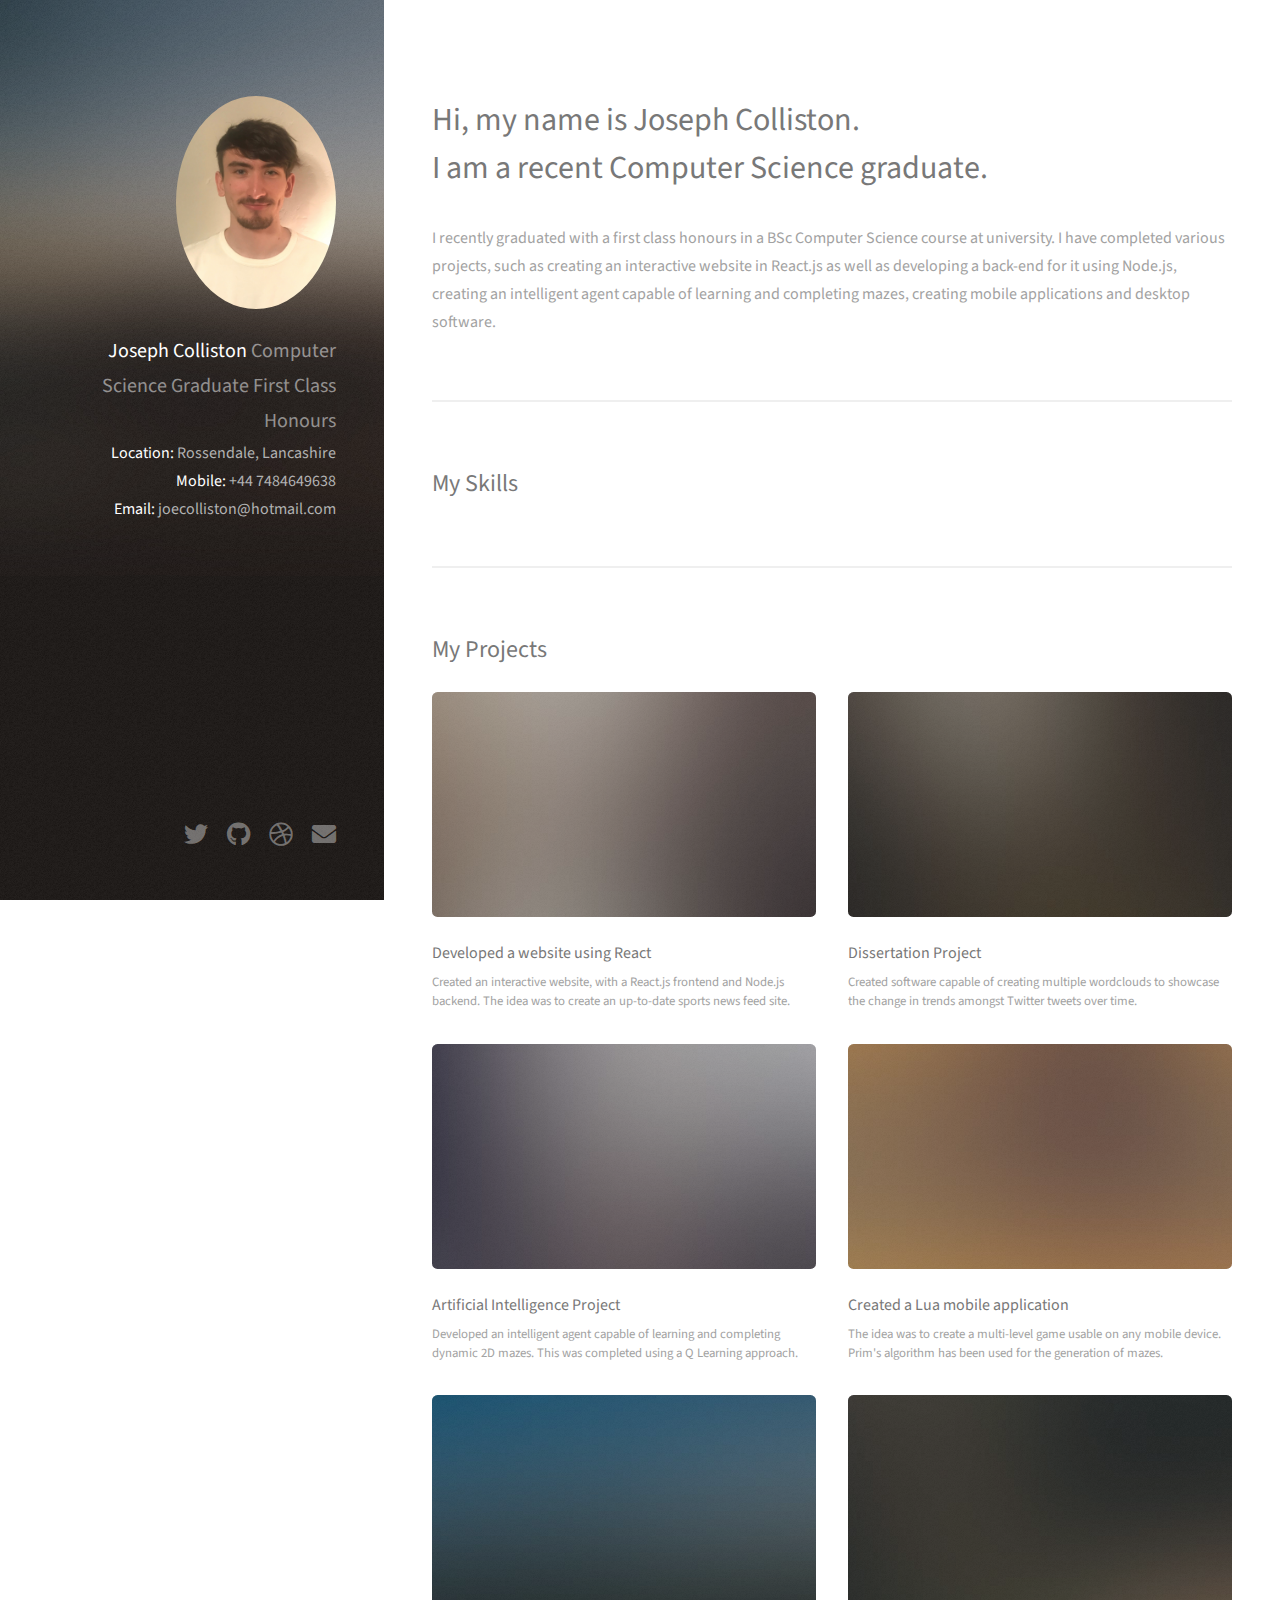
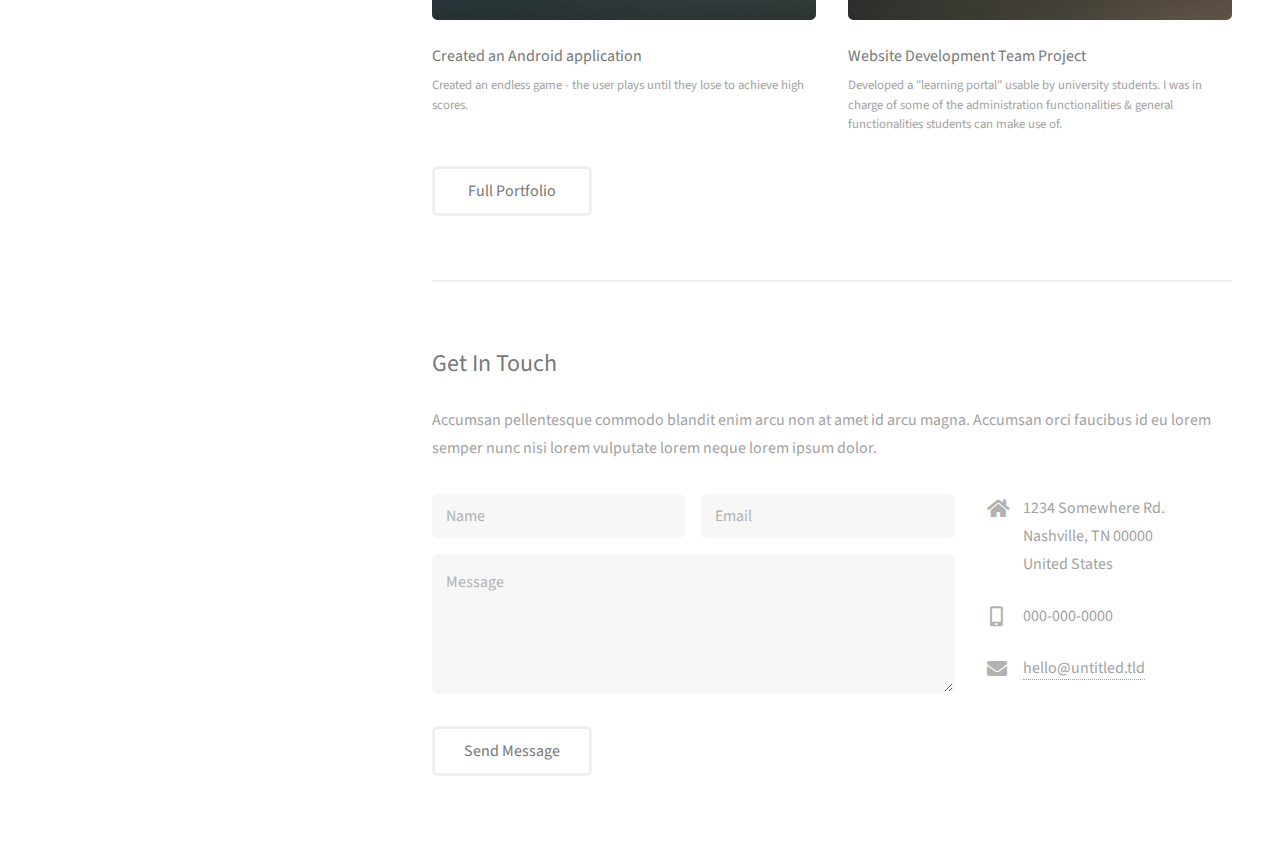
==== index.html @ 57c3fbce "Update index.html" ====
<!DOCTYPE HTML>
<!--
	Strata by HTML5 UP
	html5up.net | @ajlkn
	Free for personal and commercial use under the CCA 3.0 license (html5up.net/license)
-->
<html>
	<head>
		<meta charset="utf-8" />
		<title>Joseph Colliston | Portfolio</title>
		<meta name="viewport" content="width=device-width, initial-scale=1, user-scalable=no" />
		<link rel="stylesheet" href="assets/css/main.css" />
	</head>
	<body class="is-preload">

		<!-- Header -->
			<header id="header">
				<div class="inner">
					<a href="#" class="image avatar"><img src="images/me.jpg" alt="" /></a>
					<h1><strong>Joseph Colliston</strong><br />
                    Computer Science Graduate<br />
                    First Class Honours</h1>
					<p><strong>Location: </strong>Rossendale, Lancashire<br />
					<strong>Mobile: </strong>+44 7484649638<br />
					<strong>Email: </strong>joecolliston@hotmail.com</p>
				</div>
			</header>

		<!-- Main -->
			<div id="main">


				<!-- One -->
					<section id="one">
						<header class="major">
							<h2>Hi, my name is Joseph Colliston.<br />
							I am a recent Computer Science graduate.</h2>
						</header>
						<p>I recently graduated with a first class honours in a BSc Computer Science course at university. I have completed various projects, such as creating an interactive website in React.js as well as developing a back-end for it using Node.js, creating an intelligent agent capable of learning and completing mazes, creating mobile applications and desktop software.</p>
					</section>

				<!-- Two -->
					<section id="two">
						<h2>My Skills</h2>
					</section>

				<!-- Three -->
					<section id="three">
						<h2>My Projects</h2>
						<div class="row">
							<article class="col-6 col-12-xsmall work-item">
								<a href="images/fulls/01.jpg" class="image fit thumb"><img src="images/thumbs/01.jpg" alt="" /></a>
								<h3>Developed a website using React</h3>
								<p>Created an interactive website, with a React.js frontend and Node.js backend. The idea was to create an up-to-date sports news feed site.</p>
							</article>
							<article class="col-6 col-12-xsmall work-item">
								<a href="images/fulls/02.jpg" class="image fit thumb"><img src="images/thumbs/02.jpg" alt="" /></a>
								<h3>Dissertation Project</h3>
								<p>Created software capable of creating multiple wordclouds to showcase the change in trends amongst Twitter tweets over time.</p>
							</article>
							<article class="col-6 col-12-xsmall work-item">
								<a href="images/fulls/03.jpg" class="image fit thumb"><img src="images/thumbs/03.jpg" alt="" /></a>
								<h3>Artificial Intelligence Project</h3>
								<p>Developed an intelligent agent capable of learning and completing dynamic 2D mazes. This was completed using a Q Learning approach.</p>
							</article>
							<article class="col-6 col-12-xsmall work-item">
								<a href="images/fulls/04.jpg" class="image fit thumb"><img src="images/thumbs/04.jpg" alt="" /></a>
								<h3>Created a Lua mobile application</h3>
								<p>The idea was to create a multi-level game usable on any mobile device. Prim's algorithm has been used for the generation of mazes.</p>
							</article>
							<article class="col-6 col-12-xsmall work-item">
								<a href="images/fulls/05.jpg" class="image fit thumb"><img src="images/thumbs/05.jpg" alt="" /></a>
								<h3>Created an Android application</h3>
								<p>Created an endless game - the user plays until they lose to achieve high scores.</p>
							</article>
							<article class="col-6 col-12-xsmall work-item">
								<a href="images/fulls/06.jpg" class="image fit thumb"><img src="images/thumbs/06.jpg" alt="" /></a>
								<h3>Website Development Team Project</h3>
								<p>Developed a "learning portal" usable by university students. I was in charge of some of the administration functionalities & general functionalities students can make use of.</p>
							</article>
						</div>
						<ul class="actions">
							<li><a href="#" class="button">Full Portfolio</a></li>
						</ul>
					</section>

				<!-- Four -->
					<section id="four">
						<h2>Get In Touch</h2>
						<p>Accumsan pellentesque commodo blandit enim arcu non at amet id arcu magna. Accumsan orci faucibus id eu lorem semper nunc nisi lorem vulputate lorem neque lorem ipsum dolor.</p>
						<div class="row">
							<div class="col-8 col-12-small">
								<form method="post" action="#">
									<div class="row gtr-uniform gtr-50">
										<div class="col-6 col-12-xsmall"><input type="text" name="name" id="name" placeholder="Name" /></div>
										<div class="col-6 col-12-xsmall"><input type="email" name="email" id="email" placeholder="Email" /></div>
										<div class="col-12"><textarea name="message" id="message" placeholder="Message" rows="4"></textarea></div>
									</div>
								</form>
								<ul class="actions">
									<li><input type="submit" value="Send Message" /></li>
								</ul>
							</div>
							<div class="col-4 col-12-small">
								<ul class="labeled-icons">
									<li>
										<h3 class="icon solid fa-home"><span class="label">Address</span></h3>
										1234 Somewhere Rd.<br />
										Nashville, TN 00000<br />
										United States
									</li>
									<li>
										<h3 class="icon solid fa-mobile-alt"><span class="label">Phone</span></h3>
										000-000-0000
									</li>
									<li>
										<h3 class="icon solid fa-envelope"><span class="label">Email</span></h3>
										<a href="#">hello@untitled.tld</a>
									</li>
								</ul>
							</div>
						</div>
					</section>

			</div>

		<!-- Footer -->
			<footer id="footer">
				<div class="inner">
					<ul class="icons">
						<li><a href="#" class="icon brands fa-twitter"><span class="label">Twitter</span></a></li>
						<li><a href="#" class="icon brands fa-github"><span class="label">Github</span></a></li>
						<li><a href="#" class="icon brands fa-dribbble"><span class="label">Dribbble</span></a></li>
						<li><a href="#" class="icon solid fa-envelope"><span class="label">Email</span></a></li>
					</ul>
				</div>
			</footer>

		<!-- Scripts -->
			<script src="assets/js/jquery.min.js"></script>
			<script src="assets/js/jquery.poptrox.min.js"></script>
			<script src="assets/js/browser.min.js"></script>
			<script src="assets/js/breakpoints.min.js"></script>
			<script src="assets/js/util.js"></script>
			<script src="assets/js/main.js"></script>

	</body>
</html>
---- assets/css/main.css ----
@import url("fontawesome-all.min.css");
@import url("https://fonts.googleapis.com/css?family=Source+Sans+Pro:400,400italic");

/*
	Strata by HTML5 UP
	html5up.net | @ajlkn
	Free for personal and commercial use under the CCA 3.0 license (html5up.net/license)
*/

html, body, div, span, applet, object,
iframe, h1, h2, h3, h4, h5, h6, p, blockquote,
pre, a, abbr, acronym, address, big, cite,
code, del, dfn, em, img, ins, kbd, q, s, samp,
small, strike, strong, sub, sup, tt, var, b,
u, i, center, dl, dt, dd, ol, ul, li, fieldset,
form, label, legend, table, caption, tbody,
tfoot, thead, tr, th, td, article, aside,
canvas, details, embed, figure, figcaption,
footer, header, hgroup, menu, nav, output, ruby,
section, summary, time, mark, audio, video {
	margin: 0;
	padding: 0;
	border: 0;
	font-size: 100%;
	font: inherit;
	vertical-align: baseline;}

article, aside, details, figcaption, figure,
footer, header, hgroup, menu, nav, section {
	display: block;}

body {
	line-height: 1;
}

ol, ul {
	list-style: none;
}

blockquote, q {
	quotes: none;
}

	blockquote:before, blockquote:after, q:before, q:after {
		content: '';
		content: none;
	}

table {
	border-collapse: collapse;
	border-spacing: 0;
}

body {
	-webkit-text-size-adjust: none;
}

mark {
	background-color: transparent;
	color: inherit;
}

input::-moz-focus-inner {
	border: 0;
	padding: 0;
}

input, select, textarea {
	-moz-appearance: none;
	-webkit-appearance: none;
	-ms-appearance: none;
	appearance: none;
}

/* Basic */

	html {
		box-sizing: border-box;
	}

	*, *:before, *:after {
		box-sizing: inherit;
	}

	body {
		background: #fff;
	}

		body.is-preload *, body.is-preload *:before, body.is-preload *:after {
			-moz-animation: none !important;
			-webkit-animation: none !important;
			-ms-animation: none !important;
			animation: none !important;
			-moz-transition: none !important;
			-webkit-transition: none !important;
			-ms-transition: none !important;
			transition: none !important;
		}

	body, input, select, textarea {
		color: #a2a2a2;
		font-family: "Source Sans Pro", Helvetica, sans-serif;
		font-size: 16pt;
		font-weight: 400;
		line-height: 1.75em;
	}

	a {
		-moz-transition: color 0.2s ease-in-out, border-color 0.2s ease-in-out;
		-webkit-transition: color 0.2s ease-in-out, border-color 0.2s ease-in-out;
		-ms-transition: color 0.2s ease-in-out, border-color 0.2s ease-in-out;
		transition: color 0.2s ease-in-out, border-color 0.2s ease-in-out;
		border-bottom: dotted 1px;
		color: #49bf9d;
		text-decoration: none;
	}

		a:hover {
			border-bottom-color: transparent;
			color: #49bf9d !important;
			text-decoration: none;
		}

	strong, b {
		color: #787878;
		font-weight: 400;
	}

	em, i {
		font-style: italic;
	}

	p {
		margin: 0 0 2em 0;
	}

	h1, h2, h3, h4, h5, h6 {
		color: #787878;
		font-weight: 400;
		line-height: 1em;
		margin: 0 0 1em 0;
	}

		h1 a, h2 a, h3 a, h4 a, h5 a, h6 a {
			color: inherit;
			text-decoration: none;
		}

	h1 {
		font-size: 2em;
		line-height: 1.5em;
	}

	h2 {
		font-size: 1.5em;
		line-height: 1.5em;
	}

	h3 {
		font-size: 1.25em;
		line-height: 1.5em;
	}

	h4 {
		font-size: 1.1em;
		line-height: 1.5em;
	}

	h5 {
		font-size: 0.9em;
		line-height: 1.5em;
	}

	h6 {
		font-size: 0.7em;
		line-height: 1.5em;
	}

	sub {
		font-size: 0.8em;
		position: relative;
		top: 0.5em;
	}

	sup {
		font-size: 0.8em;
		position: relative;
		top: -0.5em;
	}

	hr {
		border: 0;
		border-bottom: solid 2px #efefef;
		margin: 2em 0;
	}

		hr.major {
			margin: 3em 0;
		}

	blockquote {
		border-left: solid 6px #efefef;
		font-style: italic;
		margin: 0 0 2em 0;
		padding: 0.5em 0 0.5em 1.5em;
	}

	code {
		background: #f7f7f7;
		border-radius: 0.35em;
		border: solid 2px #efefef;
		font-family: "Courier New", monospace;
		font-size: 0.9em;
		margin: 0 0.25em;
		padding: 0.25em 0.65em;
	}

	pre {
		-webkit-overflow-scrolling: touch;
		font-family: "Courier New", monospace;
		font-size: 0.9em;
		margin: 0 0 2em 0;
	}

		pre code {
			display: block;
			line-height: 1.75em;
			padding: 1em 1.5em;
			overflow-x: auto;
		}

	.align-left {
		text-align: left;
	}

	.align-center {
		text-align: center;
	}

	.align-right {
		text-align: right;
	}

/* Container */

	.container {
		margin: 0 auto;
		max-width: calc(100% - 4em);
		width: 100%;
	}

		.container.xsmall {
			width: 25%;
		}

		.container.small {
			width: 50%;
		}

		.container.medium {
			width: 75%;
		}

		.container.large {
			width: 125%;
		}

		.container.xlarge {
			width: 150%;
		}

		.container.max {
			width: 100%;
		}

		@media screen and (max-width: 980px) {

			.container {
				width: 100% !important;
				max-width: 100% !important;
			}

		}

		@media screen and (max-width: 480px) {

			.container {
				max-width: calc(100% - 3em);
			}

		}

/* Row */

	.row {
		display: flex;
		flex-wrap: wrap;
		box-sizing: border-box;
		align-items: stretch;
	}

		.row > * {
			box-sizing: border-box;
		}

		.row.gtr-uniform > * > :last-child {
			margin-bottom: 0;
		}

		.row.aln-left {
			justify-content: flex-start;
		}

		.row.aln-center {
			justify-content: center;
		}

		.row.aln-right {
			justify-content: flex-end;
		}

		.row.aln-top {
			align-items: flex-start;
		}

		.row.aln-middle {
			align-items: center;
		}

		.row.aln-bottom {
			align-items: flex-end;
		}

		.row > .imp {
			order: -1;
		}

		.row > .col-1 {
			width: 8.33333%;
		}

		.row > .off-1 {
			margin-left: 8.33333%;
		}

		.row > .col-2 {
			width: 16.66667%;
		}

		.row > .off-2 {
			margin-left: 16.66667%;
		}

		.row > .col-3 {
			width: 25%;
		}

		.row > .off-3 {
			margin-left: 25%;
		}

		.row > .col-4 {
			width: 33.33333%;
		}

		.row > .off-4 {
			margin-left: 33.33333%;
		}

		.row > .col-5 {
			width: 41.66667%;
		}

		.row > .off-5 {
			margin-left: 41.66667%;
		}

		.row > .col-6 {
			width: 50%;
		}

		.row > .off-6 {
			margin-left: 50%;
		}

		.row > .col-7 {
			width: 58.33333%;
		}

		.row > .off-7 {
			margin-left: 58.33333%;
		}

		.row > .col-8 {
			width: 66.66667%;
		}

		.row > .off-8 {
			margin-left: 66.66667%;
		}

		.row > .col-9 {
			width: 75%;
		}

		.row > .off-9 {
			margin-left: 75%;
		}

		.row > .col-10 {
			width: 83.33333%;
		}

		.row > .off-10 {
			margin-left: 83.33333%;
		}

		.row > .col-11 {
			width: 91.66667%;
		}

		.row > .off-11 {
			margin-left: 91.66667%;
		}

		.row > .col-12 {
			width: 100%;
		}

		.row > .off-12 {
			margin-left: 100%;
		}

		.row.gtr-0 {
			margin-top: 0;
			margin-left: 0em;
		}

			.row.gtr-0 > * {
				padding: 0 0 0 0em;
			}

			.row.gtr-0.gtr-uniform {
				margin-top: 0em;
			}

				.row.gtr-0.gtr-uniform > * {
					padding-top: 0em;
				}

		.row.gtr-25 {
			margin-top: 0;
			margin-left: -0.625em;
		}

			.row.gtr-25 > * {
				padding: 0 0 0 0.625em;
			}

			.row.gtr-25.gtr-uniform {
				margin-top: -0.625em;
			}

				.row.gtr-25.gtr-uniform > * {
					padding-top: 0.625em;
				}

		.row.gtr-50 {
			margin-top: 0;
			margin-left: -1.25em;
		}

			.row.gtr-50 > * {
				padding: 0 0 0 1.25em;
			}

			.row.gtr-50.gtr-uniform {
				margin-top: -1.25em;
			}

				.row.gtr-50.gtr-uniform > * {
					padding-top: 1.25em;
				}

		.row {
			margin-top: 0;
			margin-left: -2.5em;
		}

			.row > * {
				padding: 0 0 0 2.5em;
			}

			.row.gtr-uniform {
				margin-top: -2.5em;
			}

				.row.gtr-uniform > * {
					padding-top: 2.5em;
				}

		.row.gtr-150 {
			margin-top: 0;
			margin-left: -3.75em;
		}

			.row.gtr-150 > * {
				padding: 0 0 0 3.75em;
			}

			.row.gtr-150.gtr-uniform {
				margin-top: -3.75em;
			}

				.row.gtr-150.gtr-uniform > * {
					padding-top: 3.75em;
				}

		.row.gtr-200 {
			margin-top: 0;
			margin-left: -5em;
		}

			.row.gtr-200 > * {
				padding: 0 0 0 5em;
			}

			.row.gtr-200.gtr-uniform {
				margin-top: -5em;
			}

				.row.gtr-200.gtr-uniform > * {
					padding-top: 5em;
				}

		@media screen and (max-width: 1800px) {

			.row {
				display: flex;
				flex-wrap: wrap;
				box-sizing: border-box;
				align-items: stretch;
			}

				.row > * {
					box-sizing: border-box;
				}

				.row.gtr-uniform > * > :last-child {
					margin-bottom: 0;
				}

				.row.aln-left {
					justify-content: flex-start;
				}

				.row.aln-center {
					justify-content: center;
				}

				.row.aln-right {
					justify-content: flex-end;
				}

				.row.aln-top {
					align-items: flex-start;
				}

				.row.aln-middle {
					align-items: center;
				}

				.row.aln-bottom {
					align-items: flex-end;
				}

				.row > .imp-xlarge {
					order: -1;
				}

				.row > .col-1-xlarge {
					width: 8.33333%;
				}

				.row > .off-1-xlarge {
					margin-left: 8.33333%;
				}

				.row > .col-2-xlarge {
					width: 16.66667%;
				}

				.row > .off-2-xlarge {
					margin-left: 16.66667%;
				}

				.row > .col-3-xlarge {
					width: 25%;
				}

				.row > .off-3-xlarge {
					margin-left: 25%;
				}

				.row > .col-4-xlarge {
					width: 33.33333%;
				}

				.row > .off-4-xlarge {
					margin-left: 33.33333%;
				}

				.row > .col-5-xlarge {
					width: 41.66667%;
				}

				.row > .off-5-xlarge {
					margin-left: 41.66667%;
				}

				.row > .col-6-xlarge {
					width: 50%;
				}

				.row > .off-6-xlarge {
					margin-left: 50%;
				}

				.row > .col-7-xlarge {
					width: 58.33333%;
				}

				.row > .off-7-xlarge {
					margin-left: 58.33333%;
				}

				.row > .col-8-xlarge {
					width: 66.66667%;
				}

				.row > .off-8-xlarge {
					margin-left: 66.66667%;
				}

				.row > .col-9-xlarge {
					width: 75%;
				}

				.row > .off-9-xlarge {
					margin-left: 75%;
				}

				.row > .col-10-xlarge {
					width: 83.33333%;
				}

				.row > .off-10-xlarge {
					margin-left: 83.33333%;
				}

				.row > .col-11-xlarge {
					width: 91.66667%;
				}

				.row > .off-11-xlarge {
					margin-left: 91.66667%;
				}

				.row > .col-12-xlarge {
					width: 100%;
				}

				.row > .off-12-xlarge {
					margin-left: 100%;
				}

				.row.gtr-0 {
					margin-top: 0;
					margin-left: 0em;
				}

					.row.gtr-0 > * {
						padding: 0 0 0 0em;
					}

					.row.gtr-0.gtr-uniform {
						margin-top: 0em;
					}

						.row.gtr-0.gtr-uniform > * {
							padding-top: 0em;
						}

				.row.gtr-25 {
					margin-top: 0;
					margin-left: -0.625em;
				}

					.row.gtr-25 > * {
						padding: 0 0 0 0.625em;
					}

					.row.gtr-25.gtr-uniform {
						margin-top: -0.625em;
					}

						.row.gtr-25.gtr-uniform > * {
							padding-top: 0.625em;
						}

				.row.gtr-50 {
					margin-top: 0;
					margin-left: -1.25em;
				}

					.row.gtr-50 > * {
						padding: 0 0 0 1.25em;
					}

					.row.gtr-50.gtr-uniform {
						margin-top: -1.25em;
					}

						.row.gtr-50.gtr-uniform > * {
							padding-top: 1.25em;
						}

				.row {
					margin-top: 0;
					margin-left: -2.5em;
				}

					.row > * {
						padding: 0 0 0 2.5em;
					}

					.row.gtr-uniform {
						margin-top: -2.5em;
					}

						.row.gtr-uniform > * {
							padding-top: 2.5em;
						}

				.row.gtr-150 {
					margin-top: 0;
					margin-left: -3.75em;
				}

					.row.gtr-150 > * {
						padding: 0 0 0 3.75em;
					}

					.row.gtr-150.gtr-uniform {
						margin-top: -3.75em;
					}

						.row.gtr-150.gtr-uniform > * {
							padding-top: 3.75em;
						}

				.row.gtr-200 {
					margin-top: 0;
					margin-left: -5em;
				}

					.row.gtr-200 > * {
						padding: 0 0 0 5em;
					}

					.row.gtr-200.gtr-uniform {
						margin-top: -5em;
					}

						.row.gtr-200.gtr-uniform > * {
							padding-top: 5em;
						}

		}

		@media screen and (max-width: 1280px) {

			.row {
				display: flex;
				flex-wrap: wrap;
				box-sizing: border-box;
				align-items: stretch;
			}

				.row > * {
					box-sizing: border-box;
				}

				.row.gtr-uniform > * > :last-child {
					margin-bottom: 0;
				}

				.row.aln-left {
					justify-content: flex-start;
				}

				.row.aln-center {
					justify-content: center;
				}

				.row.aln-right {
					justify-content: flex-end;
				}

				.row.aln-top {
					align-items: flex-start;
				}

				.row.aln-middle {
					align-items: center;
				}

				.row.aln-bottom {
					align-items: flex-end;
				}

				.row > .imp-large {
					order: -1;
				}

				.row > .col-1-large {
					width: 8.33333%;
				}

				.row > .off-1-large {
					margin-left: 8.33333%;
				}

				.row > .col-2-large {
					width: 16.66667%;
				}

				.row > .off-2-large {
					margin-left: 16.66667%;
				}

				.row > .col-3-large {
					width: 25%;
				}

				.row > .off-3-large {
					margin-left: 25%;
				}

				.row > .col-4-large {
					width: 33.33333%;
				}

				.row > .off-4-large {
					margin-left: 33.33333%;
				}

				.row > .col-5-large {
					width: 41.66667%;
				}

				.row > .off-5-large {
					margin-left: 41.66667%;
				}

				.row > .col-6-large {
					width: 50%;
				}

				.row > .off-6-large {
					margin-left: 50%;
				}

				.row > .col-7-large {
					width: 58.33333%;
				}

				.row > .off-7-large {
					margin-left: 58.33333%;
				}

				.row > .col-8-large {
					width: 66.66667%;
				}

				.row > .off-8-large {
					margin-left: 66.66667%;
				}

				.row > .col-9-large {
					width: 75%;
				}

				.row > .off-9-large {
					margin-left: 75%;
				}

				.row > .col-10-large {
					width: 83.33333%;
				}

				.row > .off-10-large {
					margin-left: 83.33333%;
				}

				.row > .col-11-large {
					width: 91.66667%;
				}

				.row > .off-11-large {
					margin-left: 91.66667%;
				}

				.row > .col-12-large {
					width: 100%;
				}

				.row > .off-12-large {
					margin-left: 100%;
				}

				.row.gtr-0 {
					margin-top: 0;
					margin-left: 0em;
				}

					.row.gtr-0 > * {
						padding: 0 0 0 0em;
					}

					.row.gtr-0.gtr-uniform {
						margin-top: 0em;
					}

						.row.gtr-0.gtr-uniform > * {
							padding-top: 0em;
						}

				.row.gtr-25 {
					margin-top: 0;
					margin-left: -0.5em;
				}

					.row.gtr-25 > * {
						padding: 0 0 0 0.5em;
					}

					.row.gtr-25.gtr-uniform {
						margin-top: -0.5em;
					}

						.row.gtr-25.gtr-uniform > * {
							padding-top: 0.5em;
						}

				.row.gtr-50 {
					margin-top: 0;
					margin-left: -1em;
				}

					.row.gtr-50 > * {
						padding: 0 0 0 1em;
					}

					.row.gtr-50.gtr-uniform {
						margin-top: -1em;
					}

						.row.gtr-50.gtr-uniform > * {
							padding-top: 1em;
						}

				.row {
					margin-top: 0;
					margin-left: -2em;
				}

					.row > * {
						padding: 0 0 0 2em;
					}

					.row.gtr-uniform {
						margin-top: -2em;
					}

						.row.gtr-uniform > * {
							padding-top: 2em;
						}

				.row.gtr-150 {
					margin-top: 0;
					margin-left: -3em;
				}

					.row.gtr-150 > * {
						padding: 0 0 0 3em;
					}

					.row.gtr-150.gtr-uniform {
						margin-top: -3em;
					}

						.row.gtr-150.gtr-uniform > * {
							padding-top: 3em;
						}

				.row.gtr-200 {
					margin-top: 0;
					margin-left: -4em;
				}

					.row.gtr-200 > * {
						padding: 0 0 0 4em;
					}

					.row.gtr-200.gtr-uniform {
						margin-top: -4em;
					}

						.row.gtr-200.gtr-uniform > * {
							padding-top: 4em;
						}

		}

		@media screen and (max-width: 980px) {

			.row {
				display: flex;
				flex-wrap: wrap;
				box-sizing: border-box;
				align-items: stretch;
			}

				.row > * {
					box-sizing: border-box;
				}

				.row.gtr-uniform > * > :last-child {
					margin-bottom: 0;
				}

				.row.aln-left {
					justify-content: flex-start;
				}

				.row.aln-center {
					justify-content: center;
				}

				.row.aln-right {
					justify-content: flex-end;
				}

				.row.aln-top {
					align-items: flex-start;
				}

				.row.aln-middle {
					align-items: center;
				}

				.row.aln-bottom {
					align-items: flex-end;
				}

				.row > .imp-medium {
					order: -1;
				}

				.row > .col-1-medium {
					width: 8.33333%;
				}

				.row > .off-1-medium {
					margin-left: 8.33333%;
				}

				.row > .col-2-medium {
					width: 16.66667%;
				}

				.row > .off-2-medium {
					margin-left: 16.66667%;
				}

				.row > .col-3-medium {
					width: 25%;
				}

				.row > .off-3-medium {
					margin-left: 25%;
				}

				.row > .col-4-medium {
					width: 33.33333%;
				}

				.row > .off-4-medium {
					margin-left: 33.33333%;
				}

				.row > .col-5-medium {
					width: 41.66667%;
				}

				.row > .off-5-medium {
					margin-left: 41.66667%;
				}

				.row > .col-6-medium {
					width: 50%;
				}

				.row > .off-6-medium {
					margin-left: 50%;
				}

				.row > .col-7-medium {
					width: 58.33333%;
				}

				.row > .off-7-medium {
					margin-left: 58.33333%;
				}

				.row > .col-8-medium {
					width: 66.66667%;
				}

				.row > .off-8-medium {
					margin-left: 66.66667%;
				}

				.row > .col-9-medium {
					width: 75%;
				}

				.row > .off-9-medium {
					margin-left: 75%;
				}

				.row > .col-10-medium {
					width: 83.33333%;
				}

				.row > .off-10-medium {
					margin-left: 83.33333%;
				}

				.row > .col-11-medium {
					width: 91.66667%;
				}

				.row > .off-11-medium {
					margin-left: 91.66667%;
				}

				.row > .col-12-medium {
					width: 100%;
				}

				.row > .off-12-medium {
					margin-left: 100%;
				}

				.row.gtr-0 {
					margin-top: 0;
					margin-left: 0em;
				}

					.row.gtr-0 > * {
						padding: 0 0 0 0em;
					}

					.row.gtr-0.gtr-uniform {
						margin-top: 0em;
					}

						.row.gtr-0.gtr-uniform > * {
							padding-top: 0em;
						}

				.row.gtr-25 {
					margin-top: 0;
					margin-left: -0.5em;
				}

					.row.gtr-25 > * {
						padding: 0 0 0 0.5em;
					}

					.row.gtr-25.gtr-uniform {
						margin-top: -0.5em;
					}

						.row.gtr-25.gtr-uniform > * {
							padding-top: 0.5em;
						}

				.row.gtr-50 {
					margin-top: 0;
					margin-left: -1em;
				}

					.row.gtr-50 > * {
						padding: 0 0 0 1em;
					}

					.row.gtr-50.gtr-uniform {
						margin-top: -1em;
					}

						.row.gtr-50.gtr-uniform > * {
							padding-top: 1em;
						}

				.row {
					margin-top: 0;
					margin-left: -2em;
				}

					.row > * {
						padding: 0 0 0 2em;
					}

					.row.gtr-uniform {
						margin-top: -2em;
					}

						.row.gtr-uniform > * {
							padding-top: 2em;
						}

				.row.gtr-150 {
					margin-top: 0;
					margin-left: -3em;
				}

					.row.gtr-150 > * {
						padding: 0 0 0 3em;
					}

					.row.gtr-150.gtr-uniform {
						margin-top: -3em;
					}

						.row.gtr-150.gtr-uniform > * {
							padding-top: 3em;
						}

				.row.gtr-200 {
					margin-top: 0;
					margin-left: -4em;
				}

					.row.gtr-200 > * {
						padding: 0 0 0 4em;
					}

					.row.gtr-200.gtr-uniform {
						margin-top: -4em;
					}

						.row.gtr-200.gtr-uniform > * {
							padding-top: 4em;
						}

		}

		@media screen and (max-width: 736px) {

			.row {
				display: flex;
				flex-wrap: wrap;
				box-sizing: border-box;
				align-items: stretch;
			}

				.row > * {
					box-sizing: border-box;
				}

				.row.gtr-uniform > * > :last-child {
					margin-bottom: 0;
				}

				.row.aln-left {
					justify-content: flex-start;
				}

				.row.aln-center {
					justify-content: center;
				}

				.row.aln-right {
					justify-content: flex-end;
				}

				.row.aln-top {
					align-items: flex-start;
				}

				.row.aln-middle {
					align-items: center;
				}

				.row.aln-bottom {
					align-items: flex-end;
				}

				.row > .imp-small {
					order: -1;
				}

				.row > .col-1-small {
					width: 8.33333%;
				}

				.row > .off-1-small {
					margin-left: 8.33333%;
				}

				.row > .col-2-small {
					width: 16.66667%;
				}

				.row > .off-2-small {
					margin-left: 16.66667%;
				}

				.row > .col-3-small {
					width: 25%;
				}

				.row > .off-3-small {
					margin-left: 25%;
				}

				.row > .col-4-small {
					width: 33.33333%;
				}

				.row > .off-4-small {
					margin-left: 33.33333%;
				}

				.row > .col-5-small {
					width: 41.66667%;
				}

				.row > .off-5-small {
					margin-left: 41.66667%;
				}

				.row > .col-6-small {
					width: 50%;
				}

				.row > .off-6-small {
					margin-left: 50%;
				}

				.row > .col-7-small {
					width: 58.33333%;
				}

				.row > .off-7-small {
					margin-left: 58.33333%;
				}

				.row > .col-8-small {
					width: 66.66667%;
				}

				.row > .off-8-small {
					margin-left: 66.66667%;
				}

				.row > .col-9-small {
					width: 75%;
				}

				.row > .off-9-small {
					margin-left: 75%;
				}

				.row > .col-10-small {
					width: 83.33333%;
				}

				.row > .off-10-small {
					margin-left: 83.33333%;
				}

				.row > .col-11-small {
					width: 91.66667%;
				}

				.row > .off-11-small {
					margin-left: 91.66667%;
				}

				.row > .col-12-small {
					width: 100%;
				}

				.row > .off-12-small {
					margin-left: 100%;
				}

				.row.gtr-0 {
					margin-top: 0;
					margin-left: 0em;
				}

					.row.gtr-0 > * {
						padding: 0 0 0 0em;
					}

					.row.gtr-0.gtr-uniform {
						margin-top: 0em;
					}

						.row.gtr-0.gtr-uniform > * {
							padding-top: 0em;
						}

				.row.gtr-25 {
					margin-top: 0;
					margin-left: -0.375em;
				}

					.row.gtr-25 > * {
						padding: 0 0 0 0.375em;
					}

					.row.gtr-25.gtr-uniform {
						margin-top: -0.375em;
					}

						.row.gtr-25.gtr-uniform > * {
							padding-top: 0.375em;
						}

				.row.gtr-50 {
					margin-top: 0;
					margin-left: -0.75em;
				}

					.row.gtr-50 > * {
						padding: 0 0 0 0.75em;
					}

					.row.gtr-50.gtr-uniform {
						margin-top: -0.75em;
					}

						.row.gtr-50.gtr-uniform > * {
							padding-top: 0.75em;
						}

				.row {
					margin-top: 0;
					margin-left: -1.5em;
				}

					.row > * {
						padding: 0 0 0 1.5em;
					}

					.row.gtr-uniform {
						margin-top: -1.5em;
					}

						.row.gtr-uniform > * {
							padding-top: 1.5em;
						}

				.row.gtr-150 {
					margin-top: 0;
					margin-left: -2.25em;
				}

					.row.gtr-150 > * {
						padding: 0 0 0 2.25em;
					}

					.row.gtr-150.gtr-uniform {
						margin-top: -2.25em;
					}

						.row.gtr-150.gtr-uniform > * {
							padding-top: 2.25em;
						}

				.row.gtr-200 {
					margin-top: 0;
					margin-left: -3em;
				}

					.row.gtr-200 > * {
						padding: 0 0 0 3em;
					}

					.row.gtr-200.gtr-uniform {
						margin-top: -3em;
					}

						.row.gtr-200.gtr-uniform > * {
							padding-top: 3em;
						}

		}

		@media screen and (max-width: 480px) {

			.row {
				display: flex;
				flex-wrap: wrap;
				box-sizing: border-box;
				align-items: stretch;
			}

				.row > * {
					box-sizing: border-box;
				}

				.row.gtr-uniform > * > :last-child {
					margin-bottom: 0;
				}

				.row.aln-left {
					justify-content: flex-start;
				}

				.row.aln-center {
					justify-content: center;
				}

				.row.aln-right {
					justify-content: flex-end;
				}

				.row.aln-top {
					align-items: flex-start;
				}

				.row.aln-middle {
					align-items: center;
				}

				.row.aln-bottom {
					align-items: flex-end;
				}

				.row > .imp-xsmall {
					order: -1;
				}

				.row > .col-1-xsmall {
					width: 8.33333%;
				}

				.row > .off-1-xsmall {
					margin-left: 8.33333%;
				}

				.row > .col-2-xsmall {
					width: 16.66667%;
				}

				.row > .off-2-xsmall {
					margin-left: 16.66667%;
				}

				.row > .col-3-xsmall {
					width: 25%;
				}

				.row > .off-3-xsmall {
					margin-left: 25%;
				}

				.row > .col-4-xsmall {
					width: 33.33333%;
				}

				.row > .off-4-xsmall {
					margin-left: 33.33333%;
				}

				.row > .col-5-xsmall {
					width: 41.66667%;
				}

				.row > .off-5-xsmall {
					margin-left: 41.66667%;
				}

				.row > .col-6-xsmall {
					width: 50%;
				}

				.row > .off-6-xsmall {
					margin-left: 50%;
				}

				.row > .col-7-xsmall {
					width: 58.33333%;
				}

				.row > .off-7-xsmall {
					margin-left: 58.33333%;
				}

				.row > .col-8-xsmall {
					width: 66.66667%;
				}

				.row > .off-8-xsmall {
					margin-left: 66.66667%;
				}

				.row > .col-9-xsmall {
					width: 75%;
				}

				.row > .off-9-xsmall {
					margin-left: 75%;
				}

				.row > .col-10-xsmall {
					width: 83.33333%;
				}

				.row > .off-10-xsmall {
					margin-left: 83.33333%;
				}

				.row > .col-11-xsmall {
					width: 91.66667%;
				}

				.row > .off-11-xsmall {
					margin-left: 91.66667%;
				}

				.row > .col-12-xsmall {
					width: 100%;
				}

				.row > .off-12-xsmall {
					margin-left: 100%;
				}

				.row.gtr-0 {
					margin-top: 0;
					margin-left: 0em;
				}

					.row.gtr-0 > * {
						padding: 0 0 0 0em;
					}

					.row.gtr-0.gtr-uniform {
						margin-top: 0em;
					}

						.row.gtr-0.gtr-uniform > * {
							padding-top: 0em;
						}

				.row.gtr-25 {
					margin-top: 0;
					margin-left: -0.375em;
				}

					.row.gtr-25 > * {
						padding: 0 0 0 0.375em;
					}

					.row.gtr-25.gtr-uniform {
						margin-top: -0.375em;
					}

						.row.gtr-25.gtr-uniform > * {
							padding-top: 0.375em;
						}

				.row.gtr-50 {
					margin-top: 0;
					margin-left: -0.75em;
				}

					.row.gtr-50 > * {
						padding: 0 0 0 0.75em;
					}

					.row.gtr-50.gtr-uniform {
						margin-top: -0.75em;
					}

						.row.gtr-50.gtr-uniform > * {
							padding-top: 0.75em;
						}

				.row {
					margin-top: 0;
					margin-left: -1.5em;
				}

					.row > * {
						padding: 0 0 0 1.5em;
					}

					.row.gtr-uniform {
						margin-top: -1.5em;
					}

						.row.gtr-uniform > * {
							padding-top: 1.5em;
						}

				.row.gtr-150 {
					margin-top: 0;
					margin-left: -2.25em;
				}

					.row.gtr-150 > * {
						padding: 0 0 0 2.25em;
					}

					.row.gtr-150.gtr-uniform {
						margin-top: -2.25em;
					}

						.row.gtr-150.gtr-uniform > * {
							padding-top: 2.25em;
						}

				.row.gtr-200 {
					margin-top: 0;
					margin-left: -3em;
				}

					.row.gtr-200 > * {
						padding: 0 0 0 3em;
					}

					.row.gtr-200.gtr-uniform {
						margin-top: -3em;
					}

						.row.gtr-200.gtr-uniform > * {
							padding-top: 3em;
						}

		}

/* Section/Article */

	section.special, article.special {
		text-align: center;
	}

	header p {
		color: #b2b2b2;
		position: relative;
		margin: 0 0 1.5em 0;
	}

	header h2 + p {
		font-size: 1.25em;
		margin-top: -1em;
		line-height: 1.5em;
	}

	header h3 + p {
		font-size: 1.1em;
		margin-top: -0.8em;
		line-height: 1.5em;
	}

	header h4 + p,
	header h5 + p,
	header h6 + p {
		font-size: 0.9em;
		margin-top: -0.6em;
		line-height: 1.5em;
	}

	header.major h2 {
		font-size: 2em;
	}

/* Form */

	form {
		margin: 0 0 2em 0;
	}

	label {
		color: #787878;
		display: block;
		font-size: 0.9em;
		font-weight: 400;
		margin: 0 0 1em 0;
	}

	input[type="text"],
	input[type="password"],
	input[type="email"],
	select,
	textarea {
		-moz-appearance: none;
		-webkit-appearance: none;
		-ms-appearance: none;
		appearance: none;
		background: #f7f7f7;
		border-radius: 0.35em;
		border: solid 2px transparent;
		color: inherit;
		display: block;
		outline: 0;
		padding: 0 0.75em;
		text-decoration: none;
		width: 100%;
	}

		input[type="text"]:invalid,
		input[type="password"]:invalid,
		input[type="email"]:invalid,
		select:invalid,
		textarea:invalid {
			box-shadow: none;
		}

		input[type="text"]:focus,
		input[type="password"]:focus,
		input[type="email"]:focus,
		select:focus,
		textarea:focus {
			border-color: #49bf9d;
		}

	select {
		background-image: url("data:image/svg+xml;charset=utf8,%3Csvg xmlns='http://www.w3.org/2000/svg' width='40' height='40' preserveAspectRatio='none' viewBox='0 0 40 40'%3E%3Cpath d='M9.4,12.3l10.4,10.4l10.4-10.4c0.2-0.2,0.5-0.4,0.9-0.4c0.3,0,0.6,0.1,0.9,0.4l3.3,3.3c0.2,0.2,0.4,0.5,0.4,0.9 c0,0.4-0.1,0.6-0.4,0.9L20.7,31.9c-0.2,0.2-0.5,0.4-0.9,0.4c-0.3,0-0.6-0.1-0.9-0.4L4.3,17.3c-0.2-0.2-0.4-0.5-0.4-0.9 c0-0.4,0.1-0.6,0.4-0.9l3.3-3.3c0.2-0.2,0.5-0.4,0.9-0.4S9.1,12.1,9.4,12.3z' fill='%23dfdfdf' /%3E%3C/svg%3E");
		background-size: 1.25rem;
		background-repeat: no-repeat;
		background-position: calc(100% - 1rem) center;
		height: 2.75em;
		padding-right: 2.75em;
		text-overflow: ellipsis;
	}

		select option {
			color: #787878;
			background: #fff;
		}

		select:focus::-ms-value {
			background-color: transparent;
		}

		select::-ms-expand {
			display: none;
		}

	input[type="text"],
	input[type="password"],
	input[type="email"],
	select {
		height: 2.75em;
	}

	textarea {
		padding: 0.75em;
	}

	input[type="checkbox"],
	input[type="radio"] {
		-moz-appearance: none;
		-webkit-appearance: none;
		-ms-appearance: none;
		appearance: none;
		display: block;
		float: left;
		margin-right: -2em;
		opacity: 0;
		width: 1em;
		z-index: -1;
	}

		input[type="checkbox"] + label,
		input[type="radio"] + label {
			text-decoration: none;
			color: #a2a2a2;
			cursor: pointer;
			display: inline-block;
			font-size: 1em;
			font-weight: 400;
			padding-left: 2.4em;
			padding-right: 0.75em;
			position: relative;
		}

			input[type="checkbox"] + label:before,
			input[type="radio"] + label:before {
				-moz-osx-font-smoothing: grayscale;
				-webkit-font-smoothing: antialiased;
				display: inline-block;
				font-style: normal;
				font-variant: normal;
				text-rendering: auto;
				line-height: 1;
				text-transform: none !important;
				font-family: 'Font Awesome 5 Free';
				font-weight: 900;
			}

			input[type="checkbox"] + label:before,
			input[type="radio"] + label:before {
				background: #f7f7f7;
				border-radius: 0.35em;
				border: solid 2px transparent;
				content: '';
				display: inline-block;
				font-size: 0.8em;
				height: 2.0625em;
				left: 0;
				line-height: 1.85625em;
				position: absolute;
				text-align: center;
				top: 0;
				width: 2.0625em;
			}

		input[type="checkbox"]:checked + label:before,
		input[type="radio"]:checked + label:before {
			background: #787878;
			border-color: #787878;
			color: #fff;
			content: '\f00c';
		}

		input[type="checkbox"]:focus + label:before,
		input[type="radio"]:focus + label:before {
			border-color: #49bf9d;
		}

	input[type="checkbox"] + label:before {
		border-radius: 0.35em;
	}

	input[type="radio"] + label:before {
		border-radius: 100%;
	}

	::-webkit-input-placeholder {
		color: #b2b2b2 !important;
		opacity: 1.0;
	}

	:-moz-placeholder {
		color: #b2b2b2 !important;
		opacity: 1.0;
	}

	::-moz-placeholder {
		color: #b2b2b2 !important;
		opacity: 1.0;
	}

	:-ms-input-placeholder {
		color: #b2b2b2 !important;
		opacity: 1.0;
	}

/* Box */

	.box {
		border-radius: 0.35em;
		border: solid 2px #efefef;
		margin-bottom: 2em;
		padding: 1.5em;
	}

		.box > :last-child,
		.box > :last-child > :last-child,
		.box > :last-child > :last-child > :last-child {
			margin-bottom: 0;
		}

		.box.alt {
			border: 0;
			border-radius: 0;
			padding: 0;
		}

/* Icon */

	.icon {
		text-decoration: none;
		border-bottom: none;
		position: relative;
	}

		.icon:before {
			-moz-osx-font-smoothing: grayscale;
			-webkit-font-smoothing: antialiased;
			display: inline-block;
			font-style: normal;
			font-variant: normal;
			text-rendering: auto;
			line-height: 1;
			text-transform: none !important;
			font-family: 'Font Awesome 5 Free';
			font-weight: 400;
		}

		.icon > .label {
			display: none;
		}

		.icon:before {
			line-height: inherit;
		}

		.icon.solid:before {
			font-weight: 900;
		}

		.icon.brands:before {
			font-family: 'Font Awesome 5 Brands';
		}

/* Image */

	.image {
		border-radius: 0.35em;
		border: 0;
		display: inline-block;
		position: relative;
	}

		.image:before {
			-moz-transition: opacity 0.2s ease-in-out;
			-webkit-transition: opacity 0.2s ease-in-out;
			-ms-transition: opacity 0.2s ease-in-out;
			transition: opacity 0.2s ease-in-out;
			background: url("images/overlay.png");
			border-radius: 0.35em;
			content: '';
			display: block;
			height: 100%;
			left: 0;
			opacity: 0.5;
			position: absolute;
			top: 0;
			width: 100%;
		}

		.image.thumb {
			text-align: center;
		}

			.image.thumb:after {
				-moz-transition: opacity 0.2s ease-in-out;
				-webkit-transition: opacity 0.2s ease-in-out;
				-ms-transition: opacity 0.2s ease-in-out;
				transition: opacity 0.2s ease-in-out;
				border-radius: 0.35em;
				border: solid 3px rgba(255, 255, 255, 0.5);
				color: #fff;
				content: 'View';
				display: inline-block;
				font-size: 0.8em;
				font-weight: 400;
				left: 50%;
				line-height: 2.25em;
				margin: -1.25em 0 0 -3em;
				opacity: 0;
				padding: 0 1.5em;
				position: absolute;
				text-align: center;
				text-decoration: none;
				top: 50%;
				white-space: nowrap;
			}

			.image.thumb:hover:after {
				opacity: 1.0;
			}

			.image.thumb:hover:before {
				background: url("images/overlay.png"), url("images/overlay.png");
				opacity: 1.0;
			}

		.image img {
			border-radius: 0.35em;
			display: block;
		}

		.image.left {
			float: left;
			margin: 0 1.5em 1em 0;
			top: 0.25em;
		}

		.image.right {
			float: right;
			margin: 0 0 1em 1.5em;
			top: 0.25em;
		}

		.image.left, .image.right {
			max-width: 40%;
		}

			.image.left img, .image.right img {
				width: 100%;
			}

		.image.fit {
			display: block;
			margin: 0 0 2em 0;
			width: 100%;
		}

			.image.fit img {
				width: 100%;
			}

		.image.avatar {
			border-radius: 100%;
		}

			.image.avatar:before {
				display: none;
			}

			.image.avatar img {
				border-radius: 100%;
				width: 100%;
			}

/* List */

	ol {
		list-style: decimal;
		margin: 0 0 2em 0;
		padding-left: 1.25em;
	}

		ol li {
			padding-left: 0.25em;
		}

	ul {
		list-style: disc;
		margin: 0 0 2em 0;
		padding-left: 1em;
	}

		ul li {
			padding-left: 0.5em;
		}

		ul.alt {
			list-style: none;
			padding-left: 0;
		}

			ul.alt li {
				border-top: solid 2px #efefef;
				padding: 0.5em 0;
			}

				ul.alt li:first-child {
					border-top: 0;
					padding-top: 0;
				}

	dl {
		margin: 0 0 2em 0;
	}

/* Icons */

	ul.icons {
		cursor: default;
		list-style: none;
		padding-left: 0;
	}

		ul.icons li {
			display: inline-block;
			padding: 0 1em 0 0;
		}

			ul.icons li:last-child {
				padding-right: 0;
			}

			ul.icons li .icon:before {
				font-size: 1.5em;
			}

/* Labeled Icons */

	ul.labeled-icons {
		list-style: none;
		padding: 0;
	}

		ul.labeled-icons li {
			line-height: 1.75em;
			margin: 1.5em 0 0 0;
			padding-left: 2.25em;
			position: relative;
		}

			ul.labeled-icons li:first-child {
				margin-top: 0;
			}

			ul.labeled-icons li a {
				color: inherit;
			}

			ul.labeled-icons li h3 {
				color: #b2b2b2;
				left: 0;
				position: absolute;
				text-align: center;
				top: 0;
				width: 1em;
			}

/* Actions */

	ul.actions {
		display: -moz-flex;
		display: -webkit-flex;
		display: -ms-flex;
		display: flex;
		cursor: default;
		list-style: none;
		margin-left: -1em;
		padding-left: 0;
	}

		ul.actions li {
			padding: 0 0 0 1em;
			vertical-align: middle;
		}

		ul.actions.special {
			-moz-justify-content: center;
			-webkit-justify-content: center;
			-ms-justify-content: center;
			justify-content: center;
			width: 100%;
			margin-left: 0;
		}

			ul.actions.special li:first-child {
				padding-left: 0;
			}

		ul.actions.stacked {
			-moz-flex-direction: column;
			-webkit-flex-direction: column;
			-ms-flex-direction: column;
			flex-direction: column;
			margin-left: 0;
		}

			ul.actions.stacked li {
				padding: 1.3em 0 0 0;
			}

				ul.actions.stacked li:first-child {
					padding-top: 0;
				}

		ul.actions.fit {
			width: calc(100% + 1em);
		}

			ul.actions.fit li {
				-moz-flex-grow: 1;
				-webkit-flex-grow: 1;
				-ms-flex-grow: 1;
				flex-grow: 1;
				-moz-flex-shrink: 1;
				-webkit-flex-shrink: 1;
				-ms-flex-shrink: 1;
				flex-shrink: 1;
				width: 100%;
			}

				ul.actions.fit li > * {
					width: 100%;
				}

			ul.actions.fit.stacked {
				width: 100%;
			}

		@media screen and (max-width: 480px) {

			ul.actions:not(.fixed) {
				-moz-flex-direction: column;
				-webkit-flex-direction: column;
				-ms-flex-direction: column;
				flex-direction: column;
				margin-left: 0;
				width: 100% !important;
			}

				ul.actions:not(.fixed) li {
					-moz-flex-grow: 1;
					-webkit-flex-grow: 1;
					-ms-flex-grow: 1;
					flex-grow: 1;
					-moz-flex-shrink: 1;
					-webkit-flex-shrink: 1;
					-ms-flex-shrink: 1;
					flex-shrink: 1;
					padding: 1em 0 0 0;
					text-align: center;
					width: 100%;
				}

					ul.actions:not(.fixed) li > * {
						width: 100%;
					}

					ul.actions:not(.fixed) li:first-child {
						padding-top: 0;
					}

					ul.actions:not(.fixed) li input[type="submit"],
					ul.actions:not(.fixed) li input[type="reset"],
					ul.actions:not(.fixed) li input[type="button"],
					ul.actions:not(.fixed) li button,
					ul.actions:not(.fixed) li .button {
						width: 100%;
					}

						ul.actions:not(.fixed) li input[type="submit"].icon:before,
						ul.actions:not(.fixed) li input[type="reset"].icon:before,
						ul.actions:not(.fixed) li input[type="button"].icon:before,
						ul.actions:not(.fixed) li button.icon:before,
						ul.actions:not(.fixed) li .button.icon:before {
							margin-left: -0.5em;
						}

		}

/* Table */

	.table-wrapper {
		-webkit-overflow-scrolling: touch;
		overflow-x: auto;
	}

	table {
		margin: 0 0 2em 0;
		width: 100%;
	}

		table tbody tr {
			border: solid 1px #efefef;
			border-left: 0;
			border-right: 0;
		}

			table tbody tr:nth-child(2n + 1) {
				background-color: #f7f7f7;
			}

		table td {
			padding: 0.75em 0.75em;
		}

		table th {
			color: #787878;
			font-size: 0.9em;
			font-weight: 400;
			padding: 0 0.75em 0.75em 0.75em;
			text-align: left;
		}

		table thead {
			border-bottom: solid 2px #efefef;
		}

		table tfoot {
			border-top: solid 2px #efefef;
		}

		table.alt {
			border-collapse: separate;
		}

			table.alt tbody tr td {
				border: solid 2px #efefef;
				border-left-width: 0;
				border-top-width: 0;
			}

				table.alt tbody tr td:first-child {
					border-left-width: 2px;
				}

			table.alt tbody tr:first-child td {
				border-top-width: 2px;
			}

			table.alt thead {
				border-bottom: 0;
			}

			table.alt tfoot {
				border-top: 0;
			}

/* Button */

	input[type="submit"],
	input[type="reset"],
	input[type="button"],
	.button {
		-moz-appearance: none;
		-webkit-appearance: none;
		-ms-appearance: none;
		appearance: none;
		-moz-transition: background-color 0.2s ease-in-out, color 0.2s ease-in-out, border-color 0.2s ease-in-out;
		-webkit-transition: background-color 0.2s ease-in-out, color 0.2s ease-in-out, border-color 0.2s ease-in-out;
		-ms-transition: background-color 0.2s ease-in-out, color 0.2s ease-in-out, border-color 0.2s ease-in-out;
		transition: background-color 0.2s ease-in-out, color 0.2s ease-in-out, border-color 0.2s ease-in-out;
		background-color: transparent;
		border-radius: 0.35em;
		border: solid 3px #efefef;
		color: #787878 !important;
		cursor: pointer;
		display: inline-block;
		font-weight: 400;
		height: 3.15em;
		height: calc(2.75em + 6px);
		line-height: 2.75em;
		min-width: 10em;
		padding: 0 1.5em;
		text-align: center;
		text-decoration: none;
		white-space: nowrap;
	}

		input[type="submit"]:hover,
		input[type="reset"]:hover,
		input[type="button"]:hover,
		.button:hover {
			border-color: #49bf9d;
			color: #49bf9d !important;
		}

		input[type="submit"]:active,
		input[type="reset"]:active,
		input[type="button"]:active,
		.button:active {
			background-color: rgba(73, 191, 157, 0.1);
			border-color: #49bf9d;
			color: #49bf9d !important;
		}

		input[type="submit"].icon,
		input[type="reset"].icon,
		input[type="button"].icon,
		.button.icon {
			padding-left: 1.35em;
		}

			input[type="submit"].icon:before,
			input[type="reset"].icon:before,
			input[type="button"].icon:before,
			.button.icon:before {
				margin-right: 0.5em;
			}

		input[type="submit"].fit,
		input[type="reset"].fit,
		input[type="button"].fit,
		.button.fit {
			min-width: 0;
			width: 100%;
		}

		input[type="submit"].small,
		input[type="reset"].small,
		input[type="button"].small,
		.button.small {
			font-size: 0.8em;
		}

		input[type="submit"].large,
		input[type="reset"].large,
		input[type="button"].large,
		.button.large {
			font-size: 1.35em;
		}

		input[type="submit"].primary,
		input[type="reset"].primary,
		input[type="button"].primary,
		.button.primary {
			background-color: #49bf9d;
			border-color: #49bf9d;
			color: #ffffff !important;
		}

			input[type="submit"].primary:hover,
			input[type="reset"].primary:hover,
			input[type="button"].primary:hover,
			.button.primary:hover {
				background-color: #5cc6a7;
				border-color: #5cc6a7;
			}

			input[type="submit"].primary:active,
			input[type="reset"].primary:active,
			input[type="button"].primary:active,
			.button.primary:active {
				background-color: #3eb08f;
				border-color: #3eb08f;
			}

		input[type="submit"].disabled, input[type="submit"]:disabled,
		input[type="reset"].disabled,
		input[type="reset"]:disabled,
		input[type="button"].disabled,
		input[type="button"]:disabled,
		.button.disabled,
		.button:disabled {
			background-color: #e7e7e7 !important;
			border-color: #e7e7e7 !important;
			color: #b2b2b2 !important;
			cursor: default;
		}

/* Work Item */

	.work-item {
		margin: 0 0 2em 0;
	}

		.work-item .image {
			margin: 0 0 1.5em 0;
		}

		.work-item h3 {
			font-size: 1em;
			margin: 0 0 0.5em 0;
		}

		.work-item p {
			font-size: 0.8em;
			line-height: 1.5em;
			margin: 0;
		}

/* Header */

	#header {
		display: -moz-flex;
		display: -webkit-flex;
		display: -ms-flex;
		display: flex;
		-moz-flex-direction: column;
		-webkit-flex-direction: column;
		-ms-flex-direction: column;
		flex-direction: column;
		-moz-align-items: -moz-flex-end;
		-webkit-align-items: -webkit-flex-end;
		-ms-align-items: -ms-flex-end;
		align-items: flex-end;
		-moz-justify-content: space-between;
		-webkit-justify-content: space-between;
		-ms-justify-content: space-between;
		justify-content: space-between;
		background-color: #1f1815;
		background-attachment: scroll,								scroll;
		background-image: url("images/overlay.png"), url("../../images/bg.jpg");
		background-position: top left,							top left;
		background-repeat: repeat,								no-repeat;
		background-size: auto,								150%;
		color: rgba(255, 255, 255, 0.5);
		height: 100%;
		left: 0;
		padding: 8em 4em;
		position: fixed;
		text-align: right;
		top: 0;
		width: 35%;
	}

		#header > * {
			-moz-flex-shrink: 0;
			-webkit-flex-shrink: 0;
			-ms-flex-shrink: 0;
			flex-shrink: 0;
			width: 100%;
		}

		#header > .inner {
			-moz-flex-grow: 1;
			-webkit-flex-grow: 1;
			-ms-flex-grow: 1;
			flex-grow: 1;
			margin: 0 0 2em 0;
		}

		#header strong, #header b {
			color: #ffffff;
		}

		#header h2, #header h3, #header h4, #header h5, #header h6 {
			color: #ffffff;
		}

		#header h1 {
			color: rgba(255, 255, 255, 0.5);
			font-size: 1.35em;
			line-height: 1.75em;
			margin: 0;
		}

		#header .image.avatar {
			margin: 0 0 1em 0;
			width: 10rem;
		}

/* Footer */

	#footer .icons {
		margin: 1em 0 0 0;
	}

		#footer .icons a {
			color: rgba(255, 255, 255, 0.4);
		}

	#footer .copyright {
		color: rgba(255, 255, 255, 0.4);
		font-size: 0.8em;
		list-style: none;
		margin: 1em 0 0 0;
		padding: 0;
	}

		#footer .copyright li {
			border-left: solid 1px rgba(255, 255, 255, 0.25);
			display: inline-block;
			line-height: 1em;
			margin-left: 0.75em;
			padding-left: 0.75em;
		}

			#footer .copyright li:first-child {
				border-left: 0;
				margin-left: 0;
				padding-left: 0;
			}

			#footer .copyright li a {
				color: inherit;
			}

/* Main */

	#main {
		margin-left: 35%;
		max-width: 54em;
		padding: 8em 4em 4em 4em;
		width: calc(100% - 35%);
	}

		#main > section {
			border-top: solid 2px #efefef;
			margin: 4em 0 0 0;
			padding: 4em 0 0 0;
		}

			#main > section:first-child {
				border-top: 0;
				margin-top: 0;
				padding-top: 0;
			}

/* Poptrox */

	@-moz-keyframes spin {
		0% {
			-moz-transform: rotate(0deg);
			-webkit-transform: rotate(0deg);
			-ms-transform: rotate(0deg);
			transform: rotate(0deg);
		}

		100% {
			-moz-transform: rotate(360deg);
			-webkit-transform: rotate(360deg);
			-ms-transform: rotate(360deg);
			transform: rotate(360deg);
		}
	}

	@-webkit-keyframes spin {
		0% {
			-moz-transform: rotate(0deg);
			-webkit-transform: rotate(0deg);
			-ms-transform: rotate(0deg);
			transform: rotate(0deg);
		}

		100% {
			-moz-transform: rotate(360deg);
			-webkit-transform: rotate(360deg);
			-ms-transform: rotate(360deg);
			transform: rotate(360deg);
		}
	}

	@-ms-keyframes spin {
		0% {
			-moz-transform: rotate(0deg);
			-webkit-transform: rotate(0deg);
			-ms-transform: rotate(0deg);
			transform: rotate(0deg);
		}

		100% {
			-moz-transform: rotate(360deg);
			-webkit-transform: rotate(360deg);
			-ms-transform: rotate(360deg);
			transform: rotate(360deg);
		}
	}

	@keyframes spin {
		0% {
			-moz-transform: rotate(0deg);
			-webkit-transform: rotate(0deg);
			-ms-transform: rotate(0deg);
			transform: rotate(0deg);
		}

		100% {
			-moz-transform: rotate(360deg);
			-webkit-transform: rotate(360deg);
			-ms-transform: rotate(360deg);
			transform: rotate(360deg);
		}
	}

	.poptrox-popup {
		-moz-box-sizing: content-box;
		-webkit-box-sizing: content-box;
		-ms-box-sizing: content-box;
		box-sizing: content-box;
		-webkit-tap-highlight-color: rgba(255, 255, 255, 0);
		background: #fff;
		border-radius: 0.35em;
		box-shadow: 0 0.1em 0.15em 0 rgba(0, 0, 0, 0.15);
		overflow: hidden;
		padding-bottom: 3em;
	}

		.poptrox-popup .loader {
			text-decoration: none;
			-moz-animation: spin 1s linear infinite;
			-webkit-animation: spin 1s linear infinite;
			-ms-animation: spin 1s linear infinite;
			animation: spin 1s linear infinite;
			font-size: 1.5em;
			height: 1em;
			left: 50%;
			line-height: 1em;
			margin: -0.5em 0 0 -0.5em;
			position: absolute;
			top: 50%;
			width: 1em;
		}

			.poptrox-popup .loader:before {
				-moz-osx-font-smoothing: grayscale;
				-webkit-font-smoothing: antialiased;
				display: inline-block;
				font-style: normal;
				font-variant: normal;
				text-rendering: auto;
				line-height: 1;
				text-transform: none !important;
				font-family: 'Font Awesome 5 Free';
				font-weight: 900;
			}

			.poptrox-popup .loader:before {
				content: '\f1ce';
			}

		.poptrox-popup .caption {
			background: #fff;
			bottom: 0;
			cursor: default;
			font-size: 0.9em;
			height: 3em;
			left: 0;
			line-height: 2.8em;
			position: absolute;
			text-align: center;
			width: 100%;
			z-index: 1;
		}

		.poptrox-popup .nav-next,
		.poptrox-popup .nav-previous {
			text-decoration: none;
			-moz-transition: opacity 0.2s ease-in-out;
			-webkit-transition: opacity 0.2s ease-in-out;
			-ms-transition: opacity 0.2s ease-in-out;
			transition: opacity 0.2s ease-in-out;
			-webkit-tap-highlight-color: rgba(255, 255, 255, 0);
			background: rgba(0, 0, 0, 0.01);
			cursor: pointer;
			height: 100%;
			opacity: 0;
			position: absolute;
			top: 0;
			width: 50%;
		}

			.poptrox-popup .nav-next:before,
			.poptrox-popup .nav-previous:before {
				-moz-osx-font-smoothing: grayscale;
				-webkit-font-smoothing: antialiased;
				display: inline-block;
				font-style: normal;
				font-variant: normal;
				text-rendering: auto;
				line-height: 1;
				text-transform: none !important;
				font-family: 'Font Awesome 5 Free';
				font-weight: 900;
			}

			.poptrox-popup .nav-next:before,
			.poptrox-popup .nav-previous:before {
				color: #fff;
				font-size: 2.5em;
				height: 1em;
				line-height: 1em;
				margin-top: -0.75em;
				position: absolute;
				text-align: center;
				top: 50%;
				width: 1.5em;
			}

		.poptrox-popup .nav-next {
			right: 0;
		}

			.poptrox-popup .nav-next:before {
				content: '\f105';
				right: 0;
			}

		.poptrox-popup .nav-previous {
			left: 0;
		}

			.poptrox-popup .nav-previous:before {
				content: '\f104';
				left: 0;
			}

		.poptrox-popup .closer {
			text-decoration: none;
			-moz-transition: opacity 0.2s ease-in-out;
			-webkit-transition: opacity 0.2s ease-in-out;
			-ms-transition: opacity 0.2s ease-in-out;
			transition: opacity 0.2s ease-in-out;
			-webkit-tap-highlight-color: rgba(255, 255, 255, 0);
			color: #fff;
			height: 4em;
			line-height: 4em;
			opacity: 0;
			position: absolute;
			right: 0;
			text-align: center;
			top: 0;
			width: 4em;
			z-index: 2;
		}

			.poptrox-popup .closer:before {
				-moz-osx-font-smoothing: grayscale;
				-webkit-font-smoothing: antialiased;
				display: inline-block;
				font-style: normal;
				font-variant: normal;
				text-rendering: auto;
				line-height: 1;
				text-transform: none !important;
				font-family: 'Font Awesome 5 Free';
				font-weight: 900;
			}

			.poptrox-popup .closer:before {
				-moz-box-sizing: content-box;
				-webkit-box-sizing: content-box;
				-ms-box-sizing: content-box;
				box-sizing: content-box;
				border-radius: 100%;
				border: solid 3px rgba(255, 255, 255, 0.5);
				content: '\f00d';
				display: block;
				font-size: 1em;
				height: 1.75em;
				left: 50%;
				line-height: 1.75em;
				margin: -0.875em 0 0 -0.875em;
				position: absolute;
				top: 50%;
				width: 1.75em;
			}

		.poptrox-popup:hover .nav-next,
		.poptrox-popup:hover .nav-previous {
			opacity: 0.5;
		}

			.poptrox-popup:hover .nav-next:hover,
			.poptrox-popup:hover .nav-previous:hover {
				opacity: 1.0;
			}

		.poptrox-popup:hover .closer {
			opacity: 0.5;
		}

			.poptrox-popup:hover .closer:hover {
				opacity: 1.0;
			}

/* Touch */

	body.is-touch .image.thumb:before {
		opacity: 0.5 !important;
	}

	body.is-touch .image.thumb:after {
		display: none !important;
	}

	body.is-touch #header {
		background-attachment: scroll;
		background-size: auto, cover;
	}

	body.is-touch .poptrox-popup .nav-next,
	body.is-touch .poptrox-popup .nav-previous,
	body.is-touch .poptrox-popup .closer {
		opacity: 1.0 !important;
	}

/* XLarge */

	@media screen and (max-width: 1800px) {

		/* Basic */

			body, input, select, textarea {
				font-size: 12pt;
			}

	}

/* Large */

	@media screen and (max-width: 1280px) {

		/* Header */

			#header {
				padding: 6em 3em 3em 3em;
				width: 30%;
			}

				#header h1 {
					font-size: 1.25em;
				}

					#header h1 br {
						display: none;
					}

				#header > .inner {
					margin-bottom: 0;
				}

		/* Footer */

			#footer .copyright li {
				border-left-width: 0;
				display: block;
				line-height: 2.25em;
				margin-left: 0;
				padding-left: 0;
			}

		/* Main */

			#main {
				margin-left: 30%;
				max-width: none;
				padding: 6em 3em 3em 3em;
				width: calc(100% - 30%);
			}

	}

/* Medium */

	@media screen and (max-width: 980px) {

		/* Basic */

			h1 br, h2 br, h3 br, h4 br, h5 br, h6 br {
				display: none;
			}

		/* List */

			ul.icons li .icon {
				font-size: 1.25em;
			}

		/* Header */

			#header {
				background-attachment: scroll;
				background-position: top left, center center;
				background-size: auto,		cover;
				left: auto;
				padding: 6em 4em;
				position: relative;
				text-align: center;
				top: auto;
				width: 100%;
				display: block;
			}

				#header h1 {
					font-size: 1.75em;
				}

					#header h1 br {
						display: inline;
					}

		/* Footer */

			#footer {
				background-attachment: scroll;
				background-color: #1f1815;
				background-image: url("images/overlay.png"), url("../../images/bg.jpg");
				background-position: top left,						bottom center;
				background-repeat: repeat,							no-repeat;
				background-size: auto,							cover;
				bottom: auto;
				left: auto;
				padding: 4em 4em 6em 4em;
				position: relative;
				text-align: center;
				width: 100%;
			}

				#footer .icons {
					margin: 0 0 1em 0;
				}

				#footer .copyright {
					margin: 0 0 1em 0;
				}

					#footer .copyright li {
						border-left-width: 1px;
						display: inline-block;
						line-height: 1em;
						margin-left: 0.75em;
						padding-left: 0.75em;
					}

		/* Main */

			#main {
				margin: 0;
				padding: 6em 4em;
				width: 100%;
			}

	}

/* Small */

	@media screen and (max-width: 736px) {

		/* Basic */

			h1 {
				font-size: 1.5em;
			}

			h2 {
				font-size: 1.2em;
			}

			h3 {
				font-size: 1em;
			}

		/* Section/Article */

			section.special, article.special {
				text-align: center;
			}

			header.major h2 {
				font-size: 1.35em;
			}

		/* List */

			ul.labeled-icons li {
				padding-left: 2em;
			}

				ul.labeled-icons li h3 {
					line-height: 1.75em;
				}

		/* Header */

			#header {
				padding: 2.25em 1.5em;
			}

				#header h1 {
					font-size: 1.35em;
				}

		/* Footer */

			#footer {
				padding: 2.25em 1.5em;
			}

		/* Main */

			#main {
				padding: 2.25em 1.5em 0.25em 1.5em;
			}

				#main > section {
					margin: 2.25em 0 0 0;
					padding: 2.25em 0 0 0;
				}

		/* Poptrox */

			.poptrox-popup {
				border-radius: 0;
			}

				.poptrox-popup .nav-next:before,
				.poptrox-popup .nav-previous:before {
					margin-top: -1em;
				}

	}

/* XSmall */

	@media screen and (max-width: 480px) {

		/* Header */

			#header {
				padding: 4.5em 1.5em;
			}

				#header h1 br {
					display: none;
				}

		/* Footer */

			#footer .copyright li {
				border-left-width: 0;
				display: block;
				line-height: 2.25em;
				margin-left: 0;
				padding-left: 0;
			}

	}
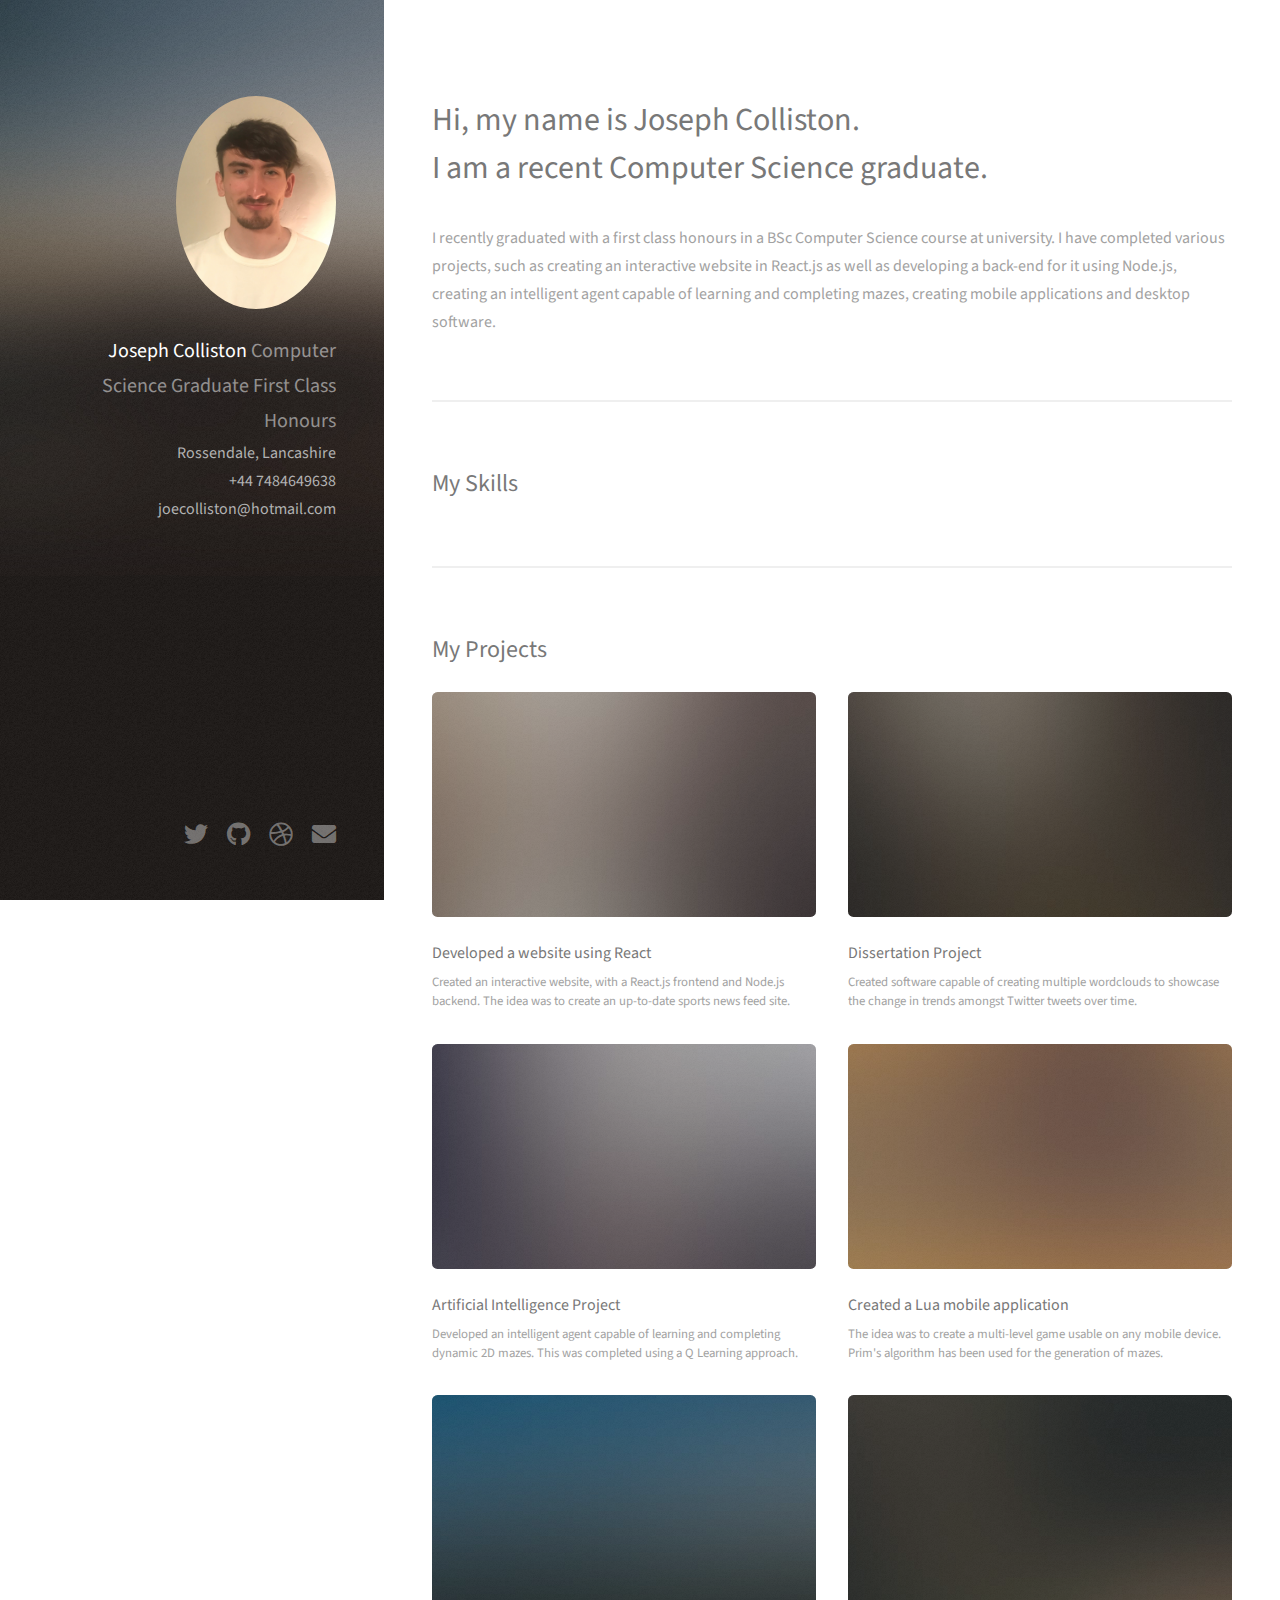
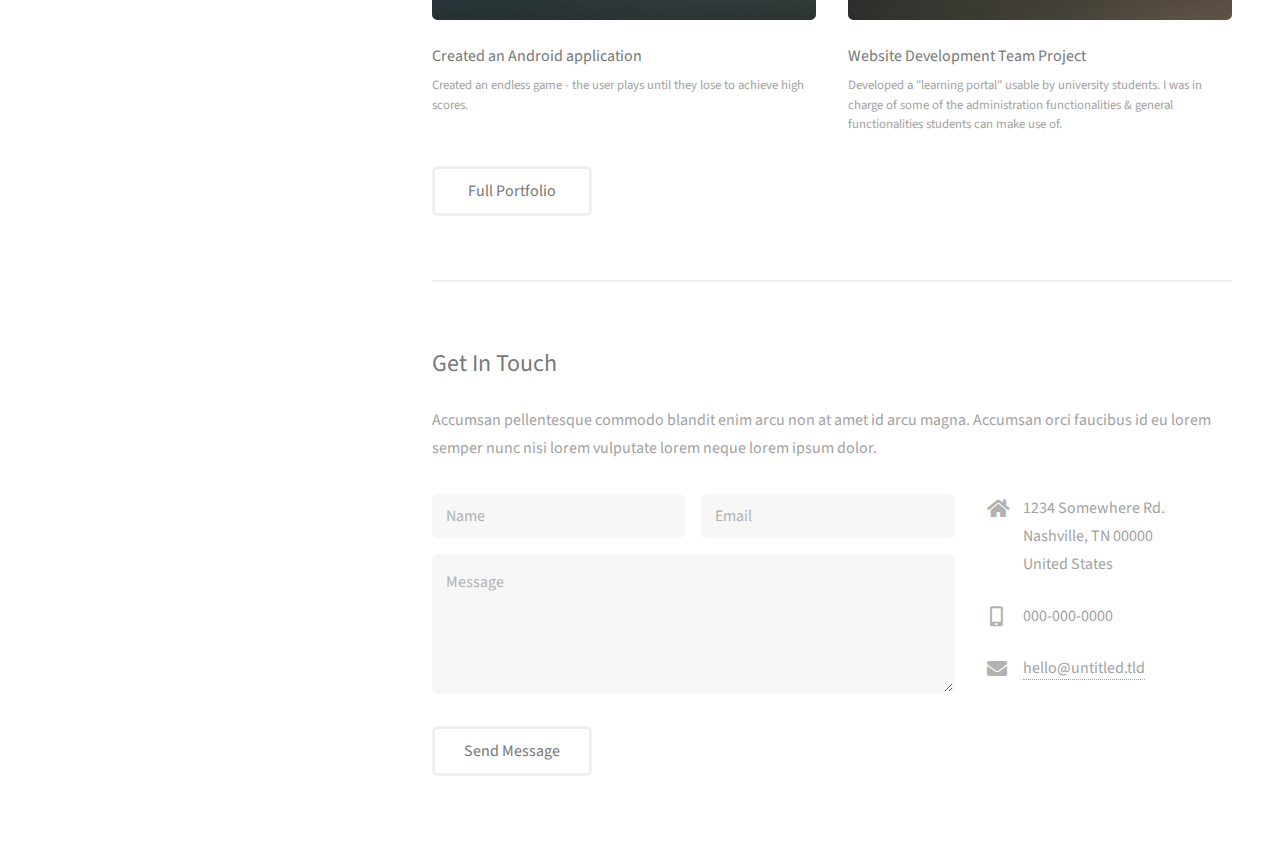
==== commit 00adc489: "Update index.html" ====
--- a/index.html
+++ b/index.html
@@ -20,9 +20,9 @@
 					<h1><strong>Joseph Colliston</strong><br />
                     Computer Science Graduate<br />
                     First Class Honours</h1>
-					<p><strong>Location: </strong>Rossendale, Lancashire<br />
-					<strong>Mobile: </strong>+44 7484649638<br />
-					<strong>Email: </strong>joecolliston@hotmail.com</p>
+					<p>Rossendale, Lancashire<br />
+					+44 7484649638<br />
+					joecolliston@hotmail.com</p>
 				</div>
 			</header>
 
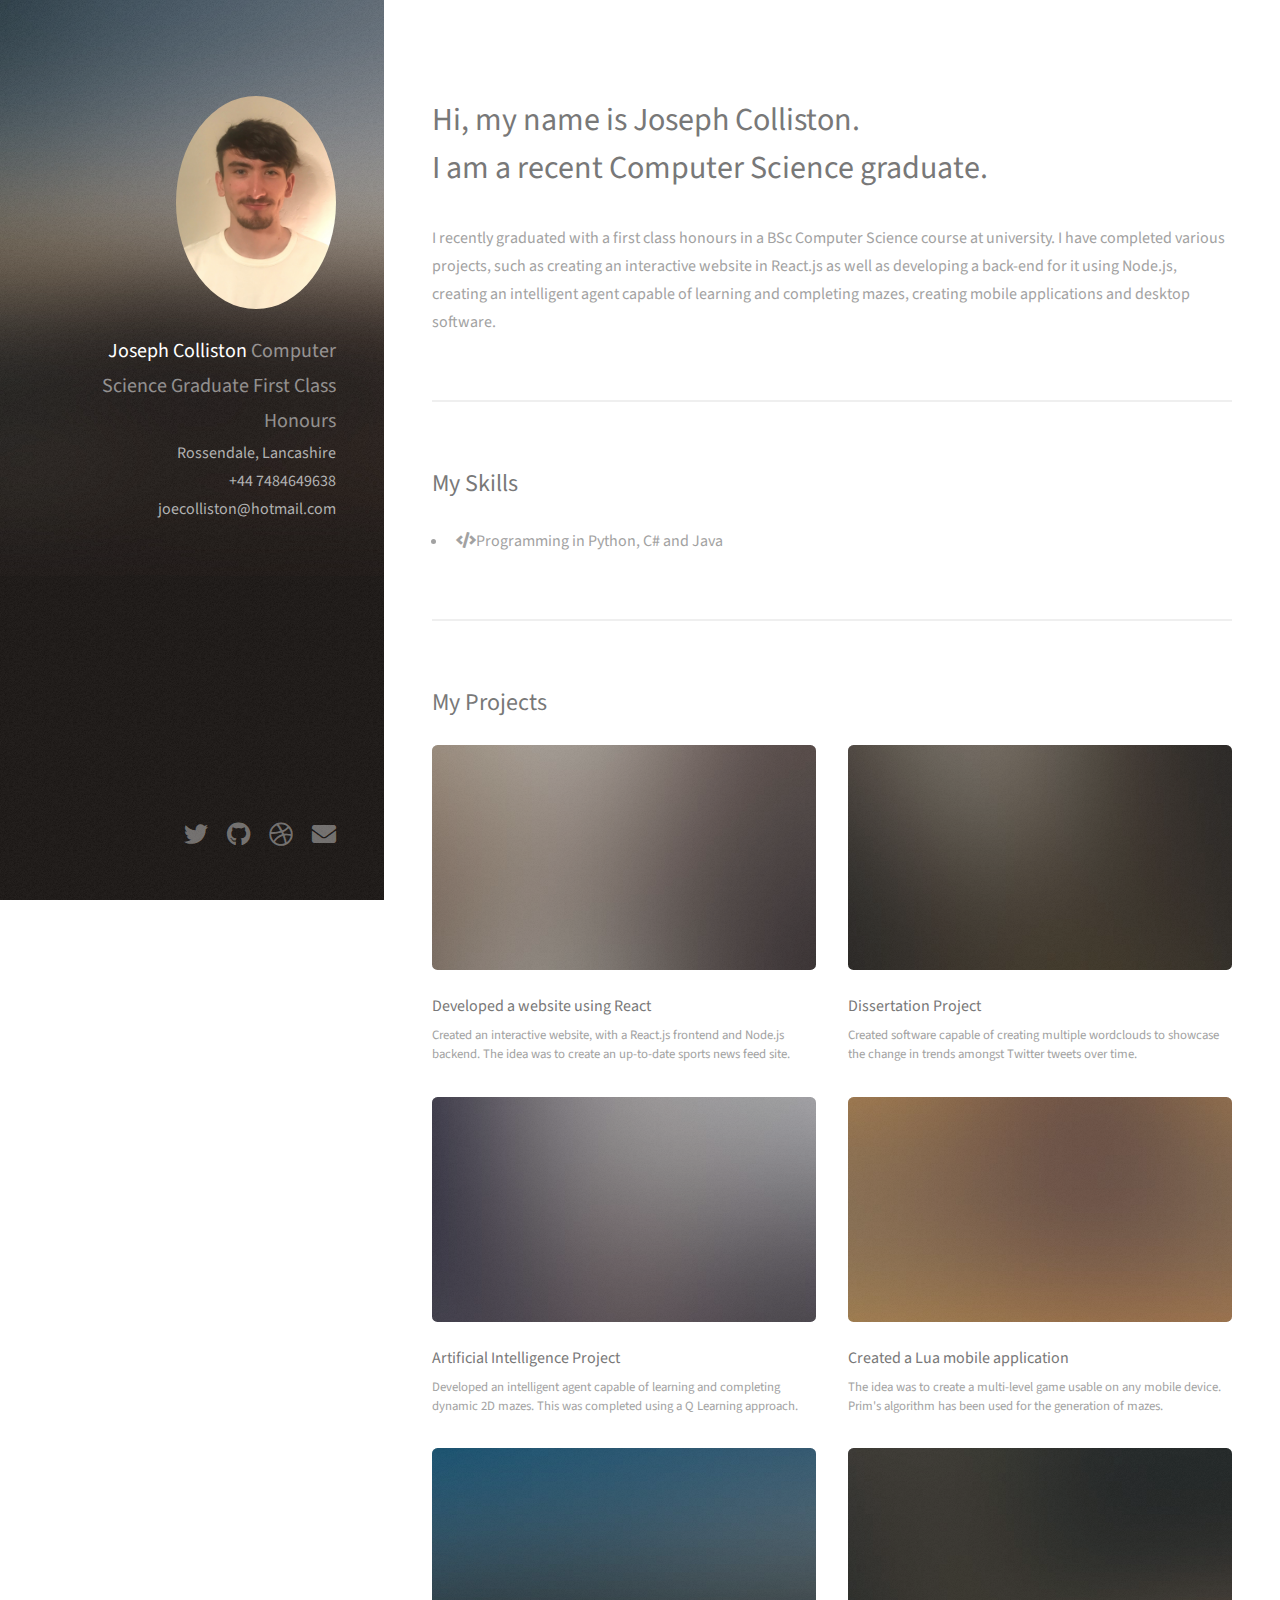
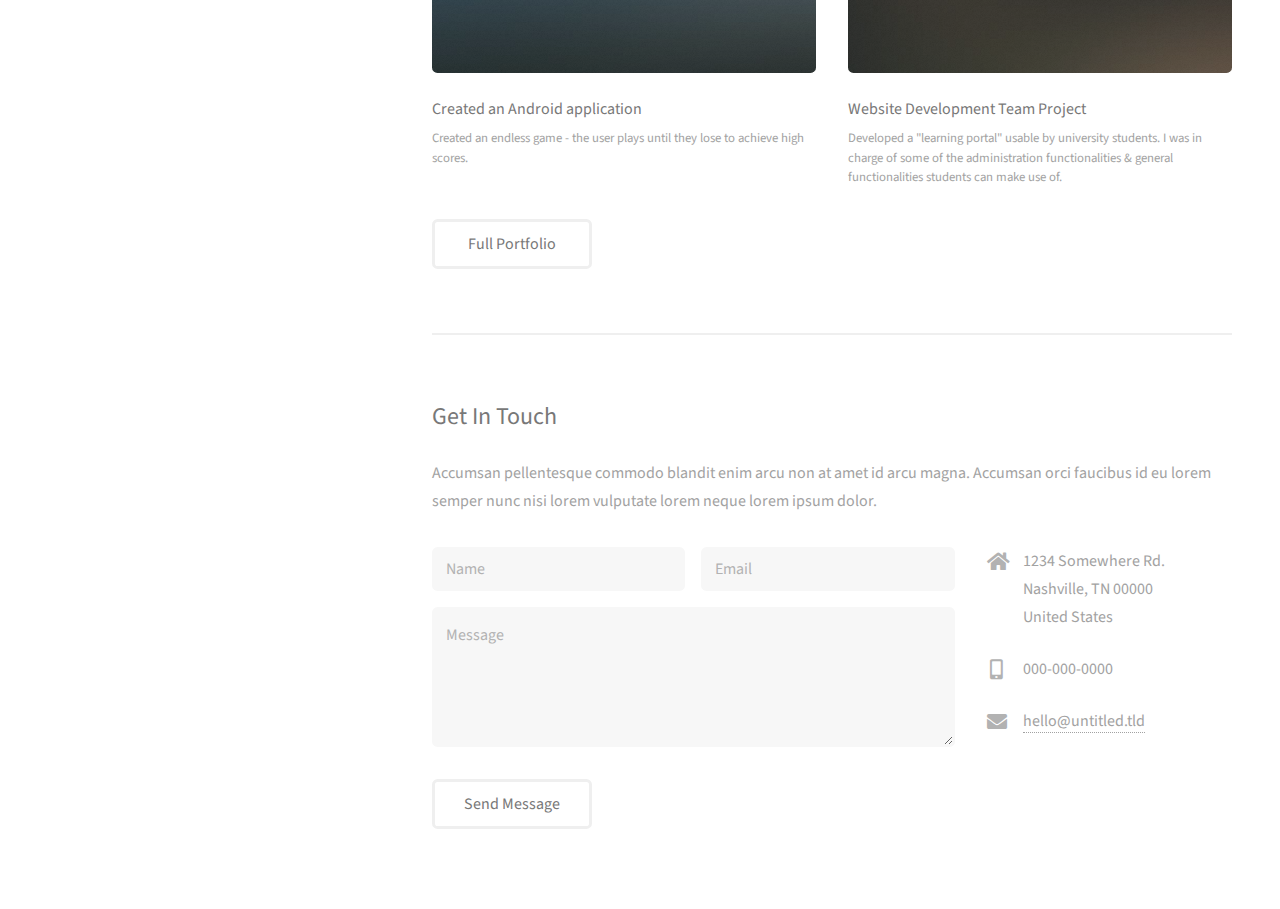
==== commit 19c3f7df: "Update" ====
--- a/index.html
+++ b/index.html
@@ -42,6 +42,9 @@
 				<!-- Two -->
 					<section id="two">
 						<h2>My Skills</h2>
+						<ul class="feature-icons">
+							<li class="icon solid fa-code">Programming in Python, C# and Java</li>
+						</ul>
 					</section>
 
 				<!-- Three -->
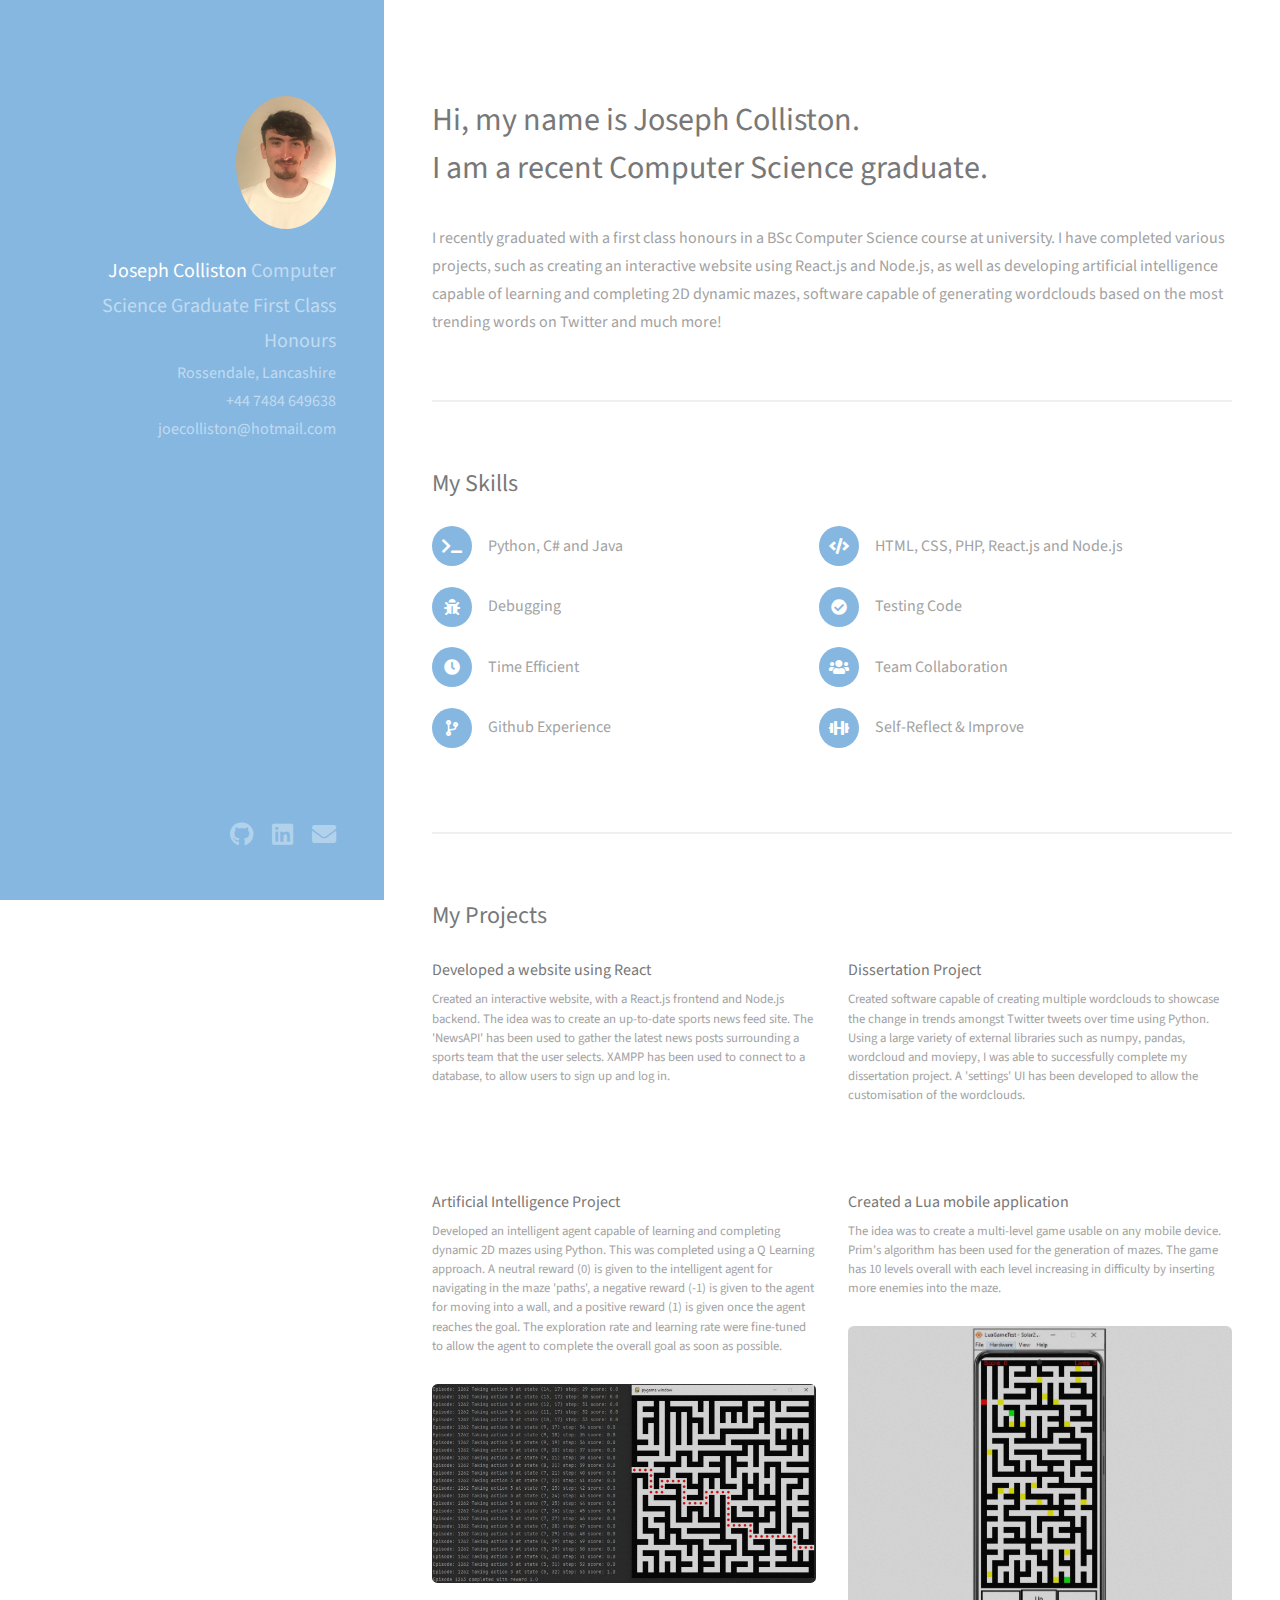
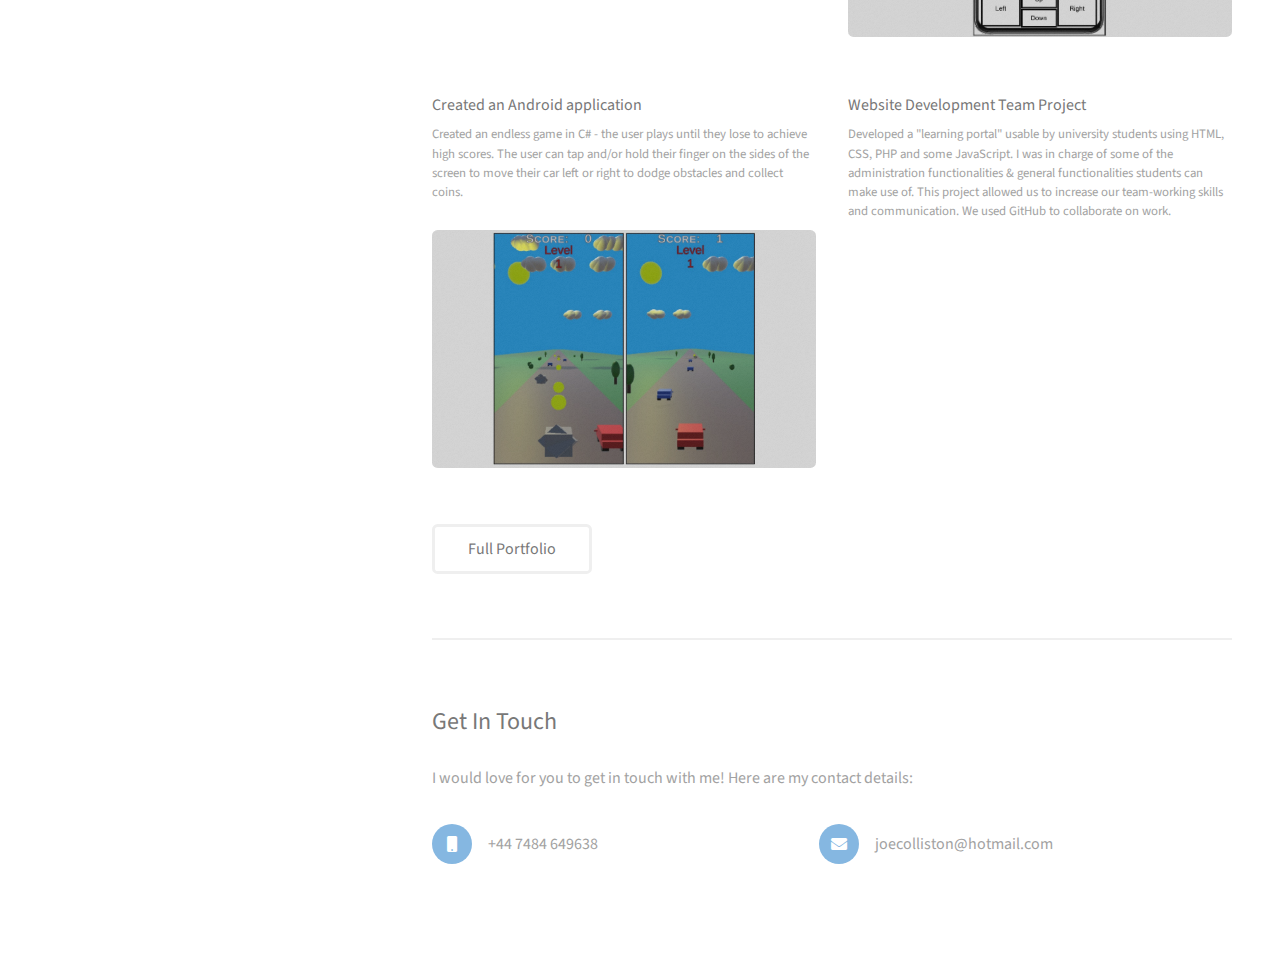
==== commit 6f2e0778: "Update" ====
--- a/index.html
+++ b/index.html
@@ -21,7 +21,7 @@
                     Computer Science Graduate<br />
                     First Class Honours</h1>
 					<p>Rossendale, Lancashire<br />
-					+44 7484649638<br />
+					+44 7484 649638<br />
 					joecolliston@hotmail.com</p>
 				</div>
 			</header>
@@ -36,14 +36,21 @@
 							<h2>Hi, my name is Joseph Colliston.<br />
 							I am a recent Computer Science graduate.</h2>
 						</header>
-						<p>I recently graduated with a first class honours in a BSc Computer Science course at university. I have completed various projects, such as creating an interactive website in React.js as well as developing a back-end for it using Node.js, creating an intelligent agent capable of learning and completing mazes, creating mobile applications and desktop software.</p>
+						<p>I recently graduated with a first class honours in a BSc Computer Science course at university. I have completed various projects, such as creating an interactive website using React.js and Node.js, as well as developing artificial intelligence capable of learning and completing 2D dynamic mazes, software capable of generating wordclouds based on the most trending words on Twitter and much more!</p>
 					</section>
 
 				<!-- Two -->
 					<section id="two">
 						<h2>My Skills</h2>
 						<ul class="feature-icons">
-							<li class="icon solid fa-code">Programming in Python, C# and Java</li>
+							<li class="icon solid fa-terminal">Python, C# and Java</li>
+							<li class="icon solid fa-code">HTML, CSS, PHP, React.js and Node.js</li>
+							<li class="icon solid fa-bug">Debugging</li>
+							<li class="icon solid fa-check-circle">Testing Code</li>
+							<li class="icon solid fa-clock">Time Efficient</li>
+							<li class="icon solid fa-users">Team Collaboration</li>
+							<li class="icon solid fa-code-branch">Github Experience</li>
+							<li class="icon solid fa-dumbbell">Self-Reflect & Improve</li>
 						</ul>
 					</section>
 
@@ -52,34 +59,34 @@
 						<h2>My Projects</h2>
 						<div class="row">
 							<article class="col-6 col-12-xsmall work-item">
-								<a href="images/fulls/01.jpg" class="image fit thumb"><img src="images/thumbs/01.jpg" alt="" /></a>
 								<h3>Developed a website using React</h3>
-								<p>Created an interactive website, with a React.js frontend and Node.js backend. The idea was to create an up-to-date sports news feed site.</p>
+								<p>Created an interactive website, with a React.js frontend and Node.js backend. The idea was to create an up-to-date sports news feed site. The 'NewsAPI' has been used to gather the latest news posts surrounding a sports team that the user selects. XAMPP has been used to connect to a database, to allow users to sign up and log in.</p><br />
+								<a href="images/img1.jpg" class="image fit thumb"><img src="images/img1.jpg" alt="" /></a>
 							</article>
 							<article class="col-6 col-12-xsmall work-item">
-								<a href="images/fulls/02.jpg" class="image fit thumb"><img src="images/thumbs/02.jpg" alt="" /></a>
 								<h3>Dissertation Project</h3>
-								<p>Created software capable of creating multiple wordclouds to showcase the change in trends amongst Twitter tweets over time.</p>
+								<p>Created software capable of creating multiple wordclouds to showcase the change in trends amongst Twitter tweets over time using Python. Using a large variety of external libraries such as numpy, pandas, wordcloud and moviepy, I was able to successfully complete my dissertation project. A 'settings' UI has been developed to allow the customisation of the wordclouds.</p><br />
+								<a href="images/img2.jpg" class="image fit thumb"><img src="images/img2.jpg" alt="" /></a>
 							</article>
 							<article class="col-6 col-12-xsmall work-item">
-								<a href="images/fulls/03.jpg" class="image fit thumb"><img src="images/thumbs/03.jpg" alt="" /></a>
 								<h3>Artificial Intelligence Project</h3>
-								<p>Developed an intelligent agent capable of learning and completing dynamic 2D mazes. This was completed using a Q Learning approach.</p>
+								<p>Developed an intelligent agent capable of learning and completing dynamic 2D mazes using Python. This was completed using a Q Learning approach. A neutral reward (0) is given to the intelligent agent for navigating in the maze 'paths', a negative reward (-1) is given to the agent for moving into a wall, and a positive reward (1) is given once the agent reaches the goal. The exploration rate and learning rate were fine-tuned to allow the agent to complete the overall goal as soon as possible.</p><br />
+								<a href="images/img3.jpg" class="image fit thumb"><img src="images/img3.jpg" alt="" /></a>
 							</article>
 							<article class="col-6 col-12-xsmall work-item">
-								<a href="images/fulls/04.jpg" class="image fit thumb"><img src="images/thumbs/04.jpg" alt="" /></a>
 								<h3>Created a Lua mobile application</h3>
-								<p>The idea was to create a multi-level game usable on any mobile device. Prim's algorithm has been used for the generation of mazes.</p>
+								<p>The idea was to create a multi-level game usable on any mobile device. Prim's algorithm has been used for the generation of mazes. The game has 10 levels overall with each level increasing in difficulty by inserting more enemies into the maze.</p><br />
+								<a href="images/img4.jpg" class="image fit thumb"><img src="images/img4.jpg" alt="" /></a>
 							</article>
 							<article class="col-6 col-12-xsmall work-item">
-								<a href="images/fulls/05.jpg" class="image fit thumb"><img src="images/thumbs/05.jpg" alt="" /></a>
 								<h3>Created an Android application</h3>
-								<p>Created an endless game - the user plays until they lose to achieve high scores.</p>
+								<p>Created an endless game in C# - the user plays until they lose to achieve high scores. The user can tap and/or hold their finger on the sides of the screen to move their car left or right to dodge obstacles and collect coins.</p><br />
+								<a href="images/img5.jpg" class="image fit thumb"><img src="images/img5.jpg" alt="" /></a>
 							</article>
 							<article class="col-6 col-12-xsmall work-item">
-								<a href="images/fulls/06.jpg" class="image fit thumb"><img src="images/thumbs/06.jpg" alt="" /></a>
 								<h3>Website Development Team Project</h3>
-								<p>Developed a "learning portal" usable by university students. I was in charge of some of the administration functionalities & general functionalities students can make use of.</p>
+								<p>Developed a "learning portal" usable by university students using HTML, CSS, PHP and some JavaScript. I was in charge of some of the administration functionalities & general functionalities students can make use of. This project allowed us to increase our team-working skills and communication. We used GitHub to collaborate on work.</p><br />
+								<a href="images/img6.jpg" class="image fit thumb"><img src="images/img6.jpg" alt="" /></a>
 							</article>
 						</div>
 						<ul class="actions">
@@ -90,51 +97,22 @@
 				<!-- Four -->
 					<section id="four">
 						<h2>Get In Touch</h2>
-						<p>Accumsan pellentesque commodo blandit enim arcu non at amet id arcu magna. Accumsan orci faucibus id eu lorem semper nunc nisi lorem vulputate lorem neque lorem ipsum dolor.</p>
-						<div class="row">
-							<div class="col-8 col-12-small">
-								<form method="post" action="#">
-									<div class="row gtr-uniform gtr-50">
-										<div class="col-6 col-12-xsmall"><input type="text" name="name" id="name" placeholder="Name" /></div>
-										<div class="col-6 col-12-xsmall"><input type="email" name="email" id="email" placeholder="Email" /></div>
-										<div class="col-12"><textarea name="message" id="message" placeholder="Message" rows="4"></textarea></div>
-									</div>
-								</form>
-								<ul class="actions">
-									<li><input type="submit" value="Send Message" /></li>
-								</ul>
-							</div>
-							<div class="col-4 col-12-small">
-								<ul class="labeled-icons">
-									<li>
-										<h3 class="icon solid fa-home"><span class="label">Address</span></h3>
-										1234 Somewhere Rd.<br />
-										Nashville, TN 00000<br />
-										United States
-									</li>
-									<li>
-										<h3 class="icon solid fa-mobile-alt"><span class="label">Phone</span></h3>
-										000-000-0000
-									</li>
-									<li>
-										<h3 class="icon solid fa-envelope"><span class="label">Email</span></h3>
-										<a href="#">hello@untitled.tld</a>
-									</li>
-								</ul>
-							</div>
-						</div>
+						<p>I would love for you to get in touch with me! Here are my contact details:</p>
+						<ul class="feature-icons">
+							<li class="icon solid fa-mobile">+44 7484 649638</li>
+							<li class="icon solid fa-envelope">joecolliston@hotmail.com</li>
+						</ul>
 					</section>
 
 			</div>
 
-		<!-- Footer -->
+			<!-- Footer -->
 			<footer id="footer">
 				<div class="inner">
 					<ul class="icons">
-						<li><a href="#" class="icon brands fa-twitter"><span class="label">Twitter</span></a></li>
-						<li><a href="#" class="icon brands fa-github"><span class="label">Github</span></a></li>
-						<li><a href="#" class="icon brands fa-dribbble"><span class="label">Dribbble</span></a></li>
-						<li><a href="#" class="icon solid fa-envelope"><span class="label">Email</span></a></li>
+						<li><a href="https://github.com/joec2109" class="icon brands fa-github" style="-webkit-tap-highlight-color: rgba(0, 0, 0, 0);"><span class="label">Github</span></a></li>
+						<li><a href="https://www.linkedin.com/in/joseph-colliston-1365b4262/" class="icon brands fa-linkedin" style="-webkit-tap-highlight-color: rgba(0, 0, 0, 0);"><span class="label">LinkedIn</span></a></li>
+						<li><a href=mailto:"joecolliston@hotmail.com" class="icon solid fa-envelope"><span class="label">Email</span></a></li>
 					</ul>
 				</div>
 			</footer>
--- a/assets/css/main.css
+++ b/assets/css/main.css
@@ -1765,7 +1765,7 @@
 	}
 
 	header p {
-		color: #b2b2b2;
+		color: rgba(255, 255, 255, 0.5);
 		position: relative;
 		margin: 0 0 1.5em 0;
 	}
@@ -2036,6 +2036,7 @@
 		}
 
 /* Image */
+
 
 	.image {
 		border-radius: 0.35em;
@@ -2159,7 +2160,7 @@
 		}
 
 	ul {
-		list-style: disc;
+		list-style: none;
 		margin: 0 0 2em 0;
 		padding-left: 1em;
 	}
@@ -2207,6 +2208,55 @@
 			ul.icons li .icon:before {
 				font-size: 1.5em;
 			}
+
+/* Feature Icons */
+
+ul.feature-icons {
+	list-style: none;
+    padding-left: 0;
+}
+
+	ul.feature-icons li {
+		text-decoration: none;
+		display: inline-block;
+		margin: 0 0 1.6875em 0;
+		padding: 0.35em 0 0 3.5em;
+		position: relative;
+		vertical-align: top;
+		width: 48%;
+	}
+
+		ul.feature-icons li:last-child {
+			padding-right: 0;
+		}
+
+		ul.feature-icons li .icon:before {
+			background: #85B7E1;
+			border-radius: 100%;
+			color: #ffffff;
+			display: block;
+			height: 2.5em;
+			left: 0;
+			line-height: 2.5em;
+			position: absolute;
+			text-align: center;
+			top: 0;
+			width: 2.5em;
+		}
+
+		ul.feature-icons li:before{
+			background: #85B7E1;
+			border-radius: 100%;
+			color: #ffffff;
+			display: block;
+			height: 2.5em;
+			left: 0;
+			line-height: 2.5em;
+			position: absolute;
+			text-align: center;
+			top: 0;
+			width: 2.5em;
+		}
 
 /* Labeled Icons */
 
@@ -2591,9 +2641,8 @@
 		-webkit-justify-content: space-between;
 		-ms-justify-content: space-between;
 		justify-content: space-between;
-		background-color: #1f1815;
+		background-color: #85B7E1;
 		background-attachment: scroll,								scroll;
-		background-image: url("images/overlay.png"), url("../../images/bg.jpg");
 		background-position: top left,							top left;
 		background-repeat: repeat,								no-repeat;
 		background-size: auto,								150%;
@@ -2640,7 +2689,7 @@
 
 		#header .image.avatar {
 			margin: 0 0 1em 0;
-			width: 10rem;
+			width: 6.25em;
 		}
 
 /* Footer */
@@ -3077,8 +3126,7 @@
 
 			#footer {
 				background-attachment: scroll;
-				background-color: #1f1815;
-				background-image: url("images/overlay.png"), url("../../images/bg.jpg");
+				background-color: #85B7E1;
 				background-position: top left,						bottom center;
 				background-repeat: repeat,							no-repeat;
 				background-size: auto,							cover;
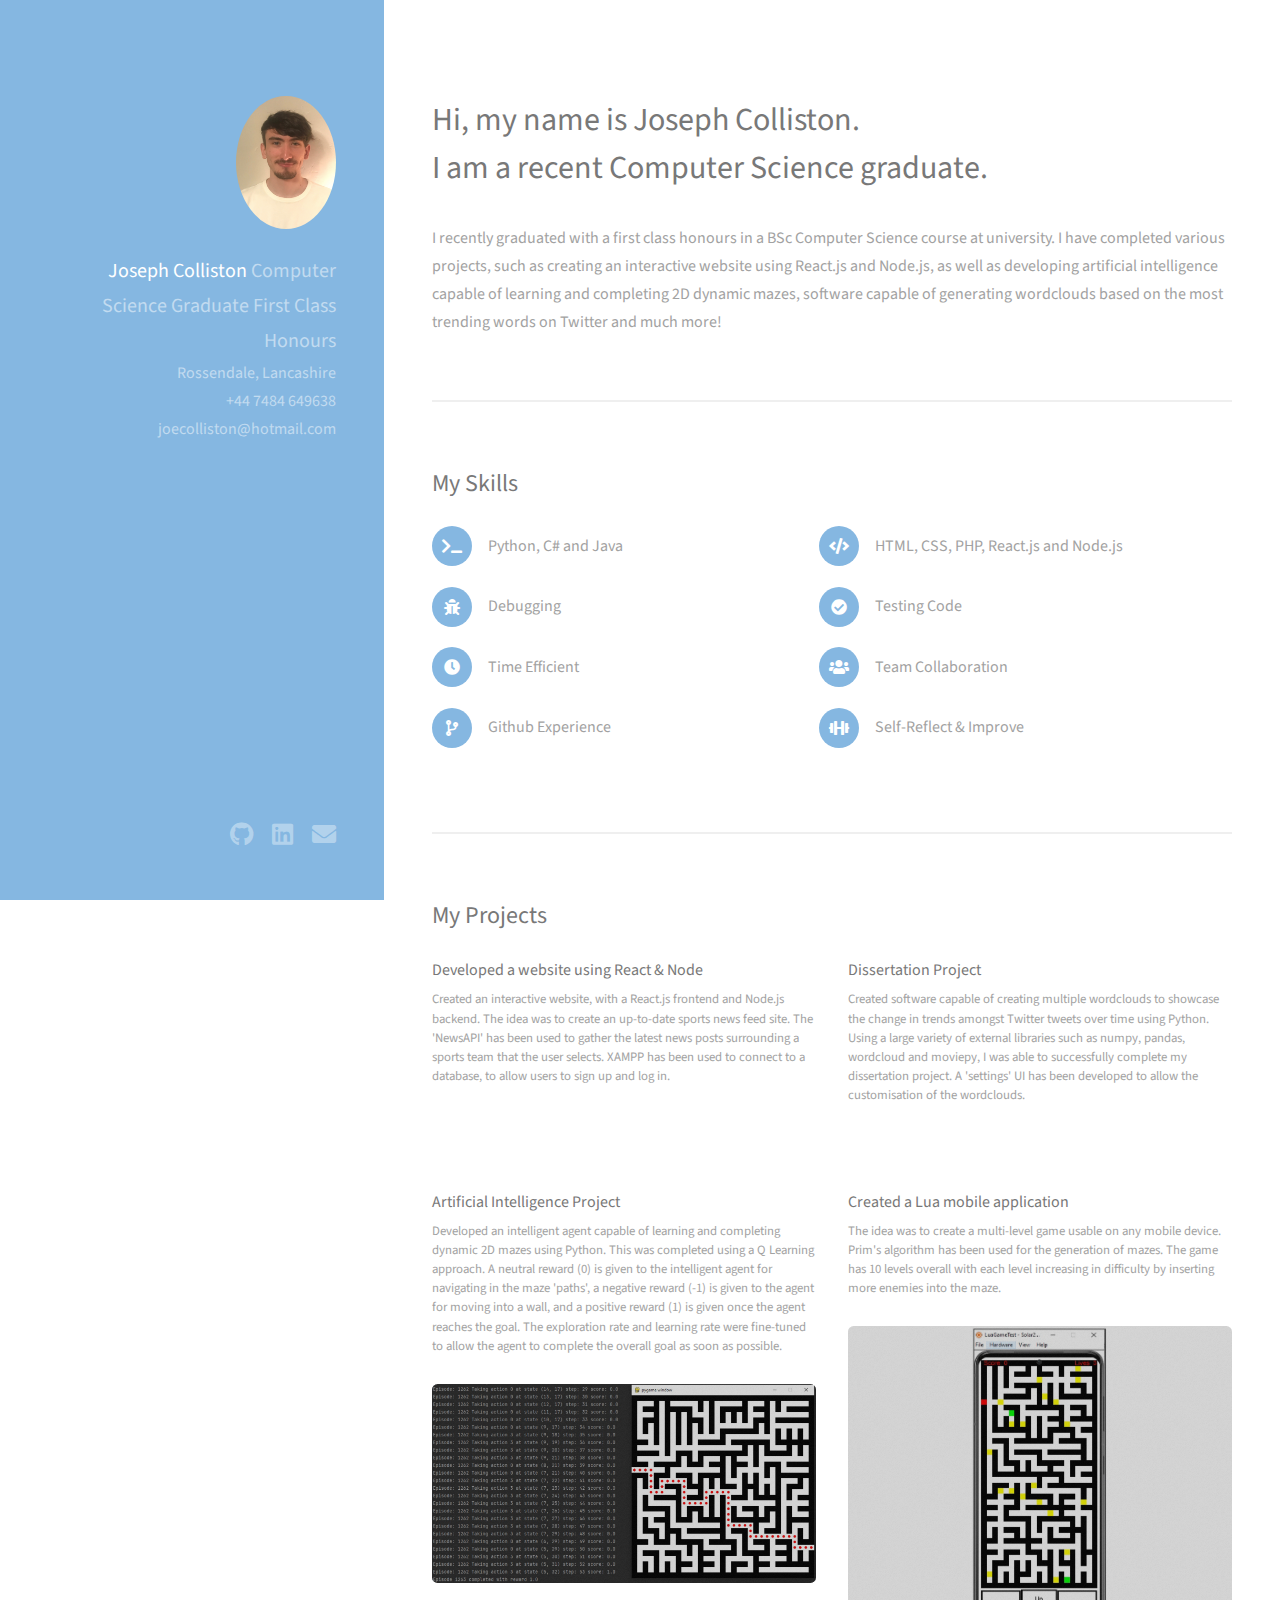
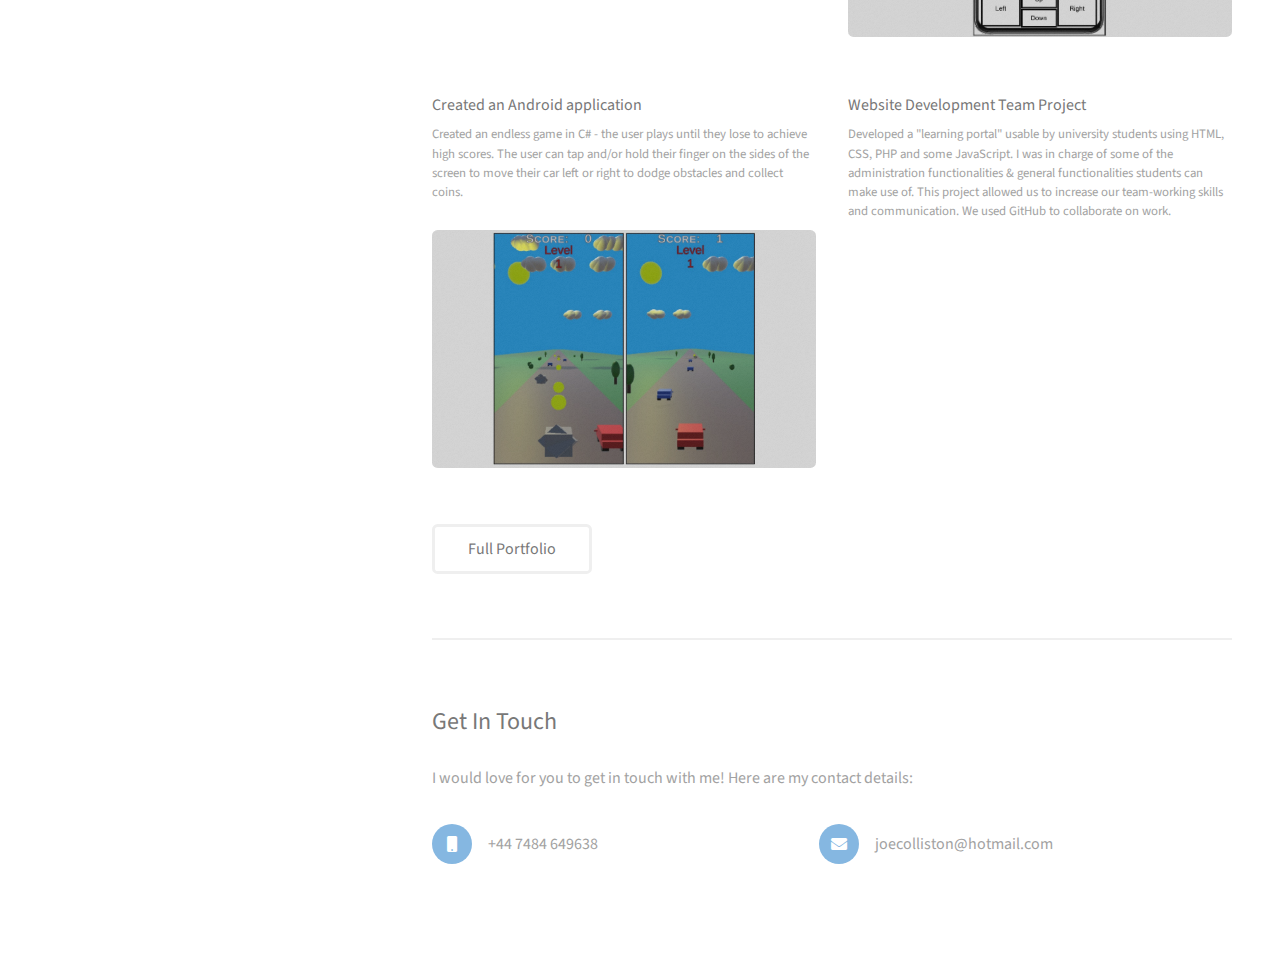
==== commit bc74a325: "Update index.html" ====
--- a/index.html
+++ b/index.html
@@ -59,7 +59,7 @@
 						<h2>My Projects</h2>
 						<div class="row">
 							<article class="col-6 col-12-xsmall work-item">
-								<h3>Developed a website using React</h3>
+								<h3>Developed a website using React & Node</h3>
 								<p>Created an interactive website, with a React.js frontend and Node.js backend. The idea was to create an up-to-date sports news feed site. The 'NewsAPI' has been used to gather the latest news posts surrounding a sports team that the user selects. XAMPP has been used to connect to a database, to allow users to sign up and log in.</p><br />
 								<a href="images/img1.jpg" class="image fit thumb"><img src="images/img1.jpg" alt="" /></a>
 							</article>
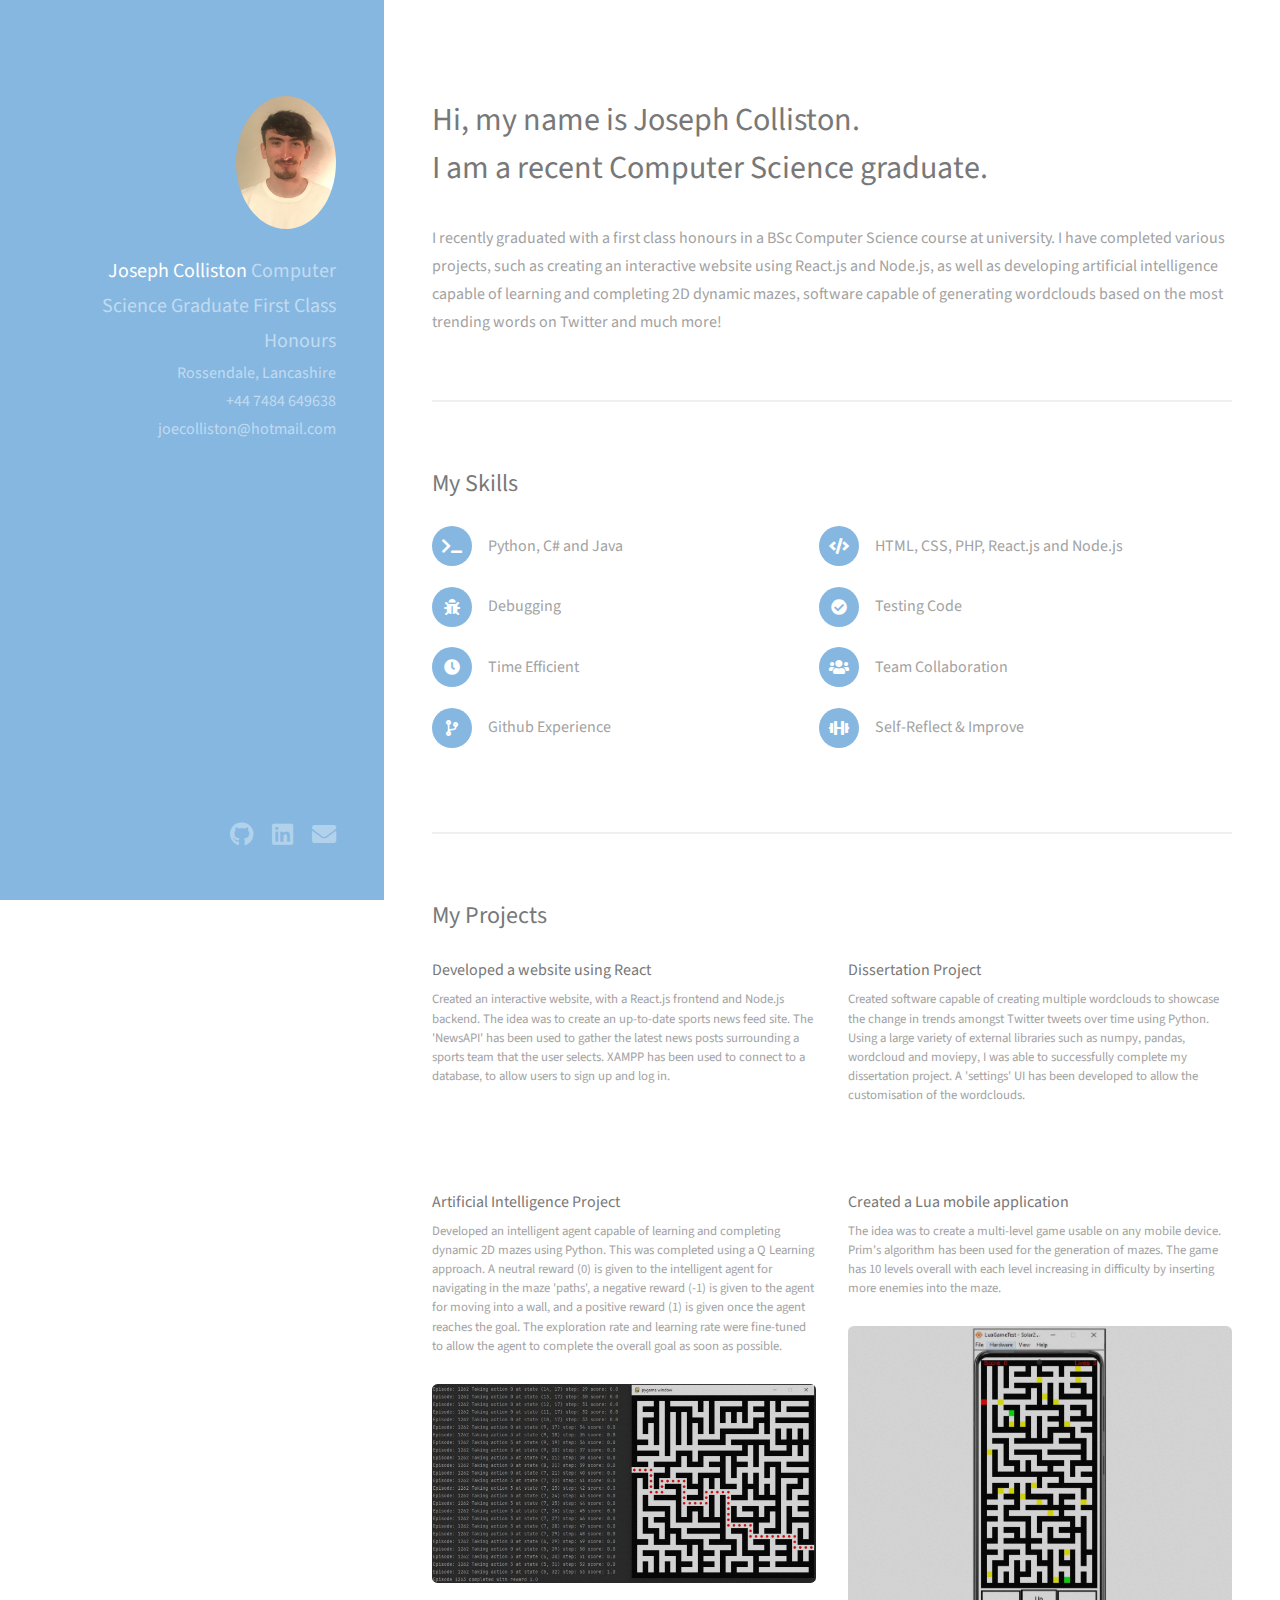
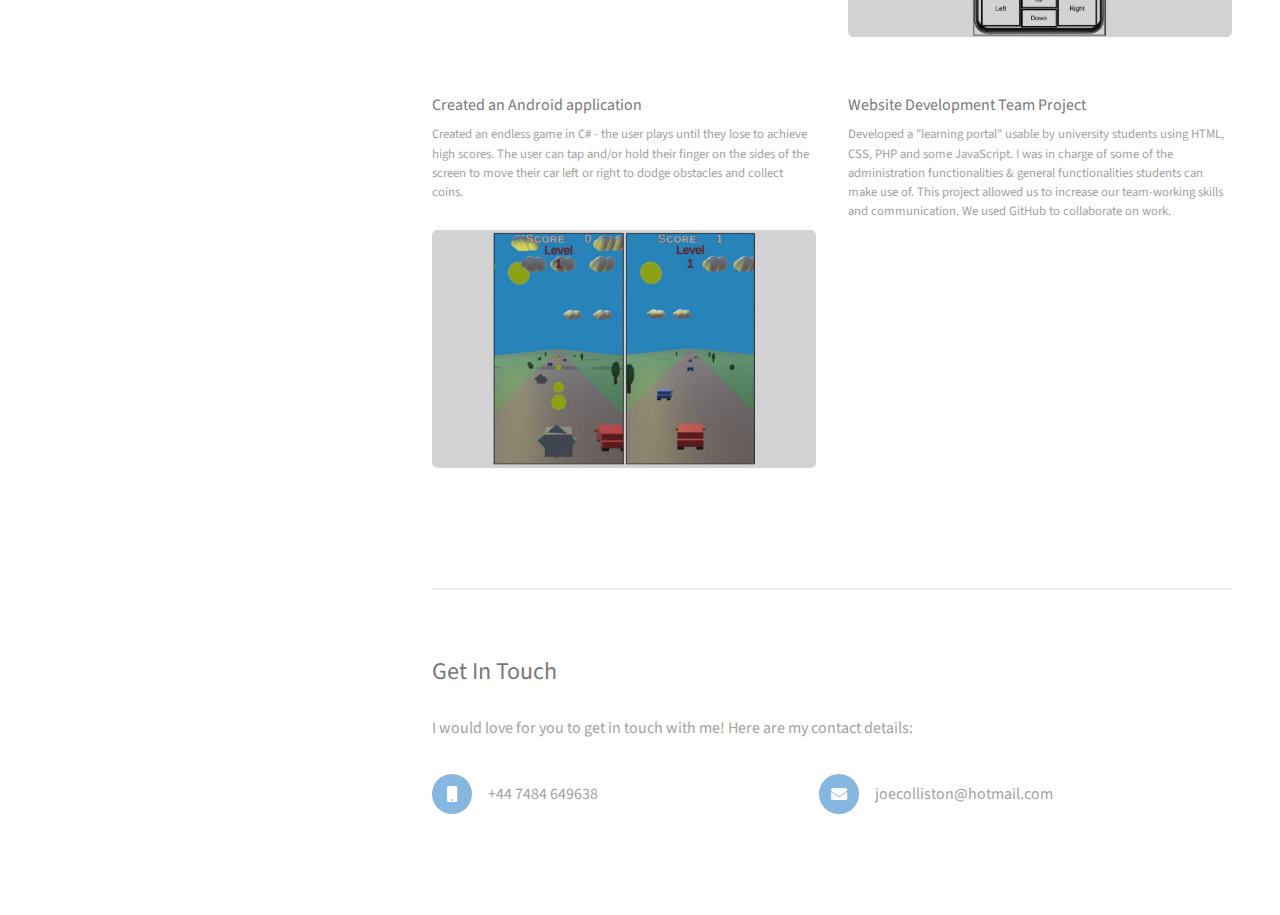
==== commit f0762f2c: "Update index.html" ====
--- a/index.html
+++ b/index.html
@@ -59,7 +59,7 @@
 						<h2>My Projects</h2>
 						<div class="row">
 							<article class="col-6 col-12-xsmall work-item">
-								<h3>Developed a website using React & Node</h3>
+								<h3>Developed a website using React</h3>
 								<p>Created an interactive website, with a React.js frontend and Node.js backend. The idea was to create an up-to-date sports news feed site. The 'NewsAPI' has been used to gather the latest news posts surrounding a sports team that the user selects. XAMPP has been used to connect to a database, to allow users to sign up and log in.</p><br />
 								<a href="images/img1.jpg" class="image fit thumb"><img src="images/img1.jpg" alt="" /></a>
 							</article>
@@ -89,9 +89,6 @@
 								<a href="images/img6.jpg" class="image fit thumb"><img src="images/img6.jpg" alt="" /></a>
 							</article>
 						</div>
-						<ul class="actions">
-							<li><a href="#" class="button">Full Portfolio</a></li>
-						</ul>
 					</section>
 
 				<!-- Four -->
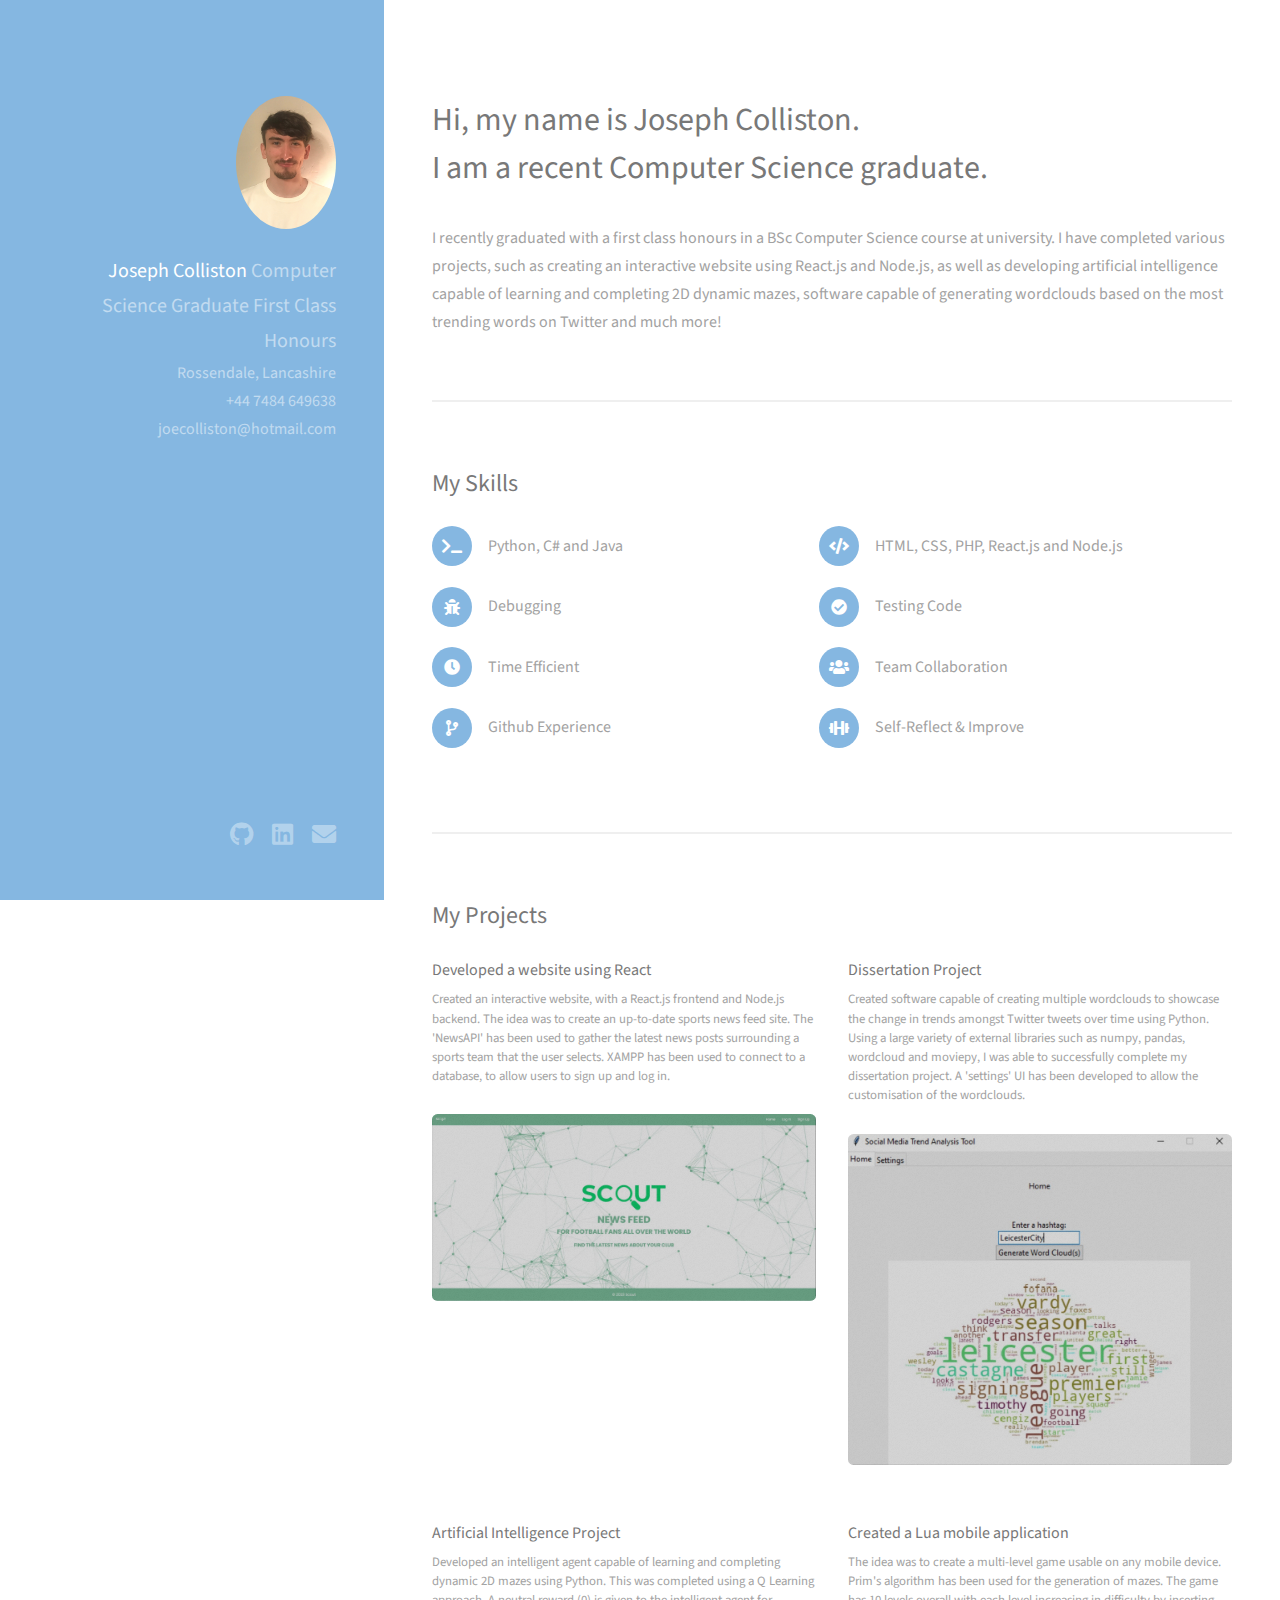
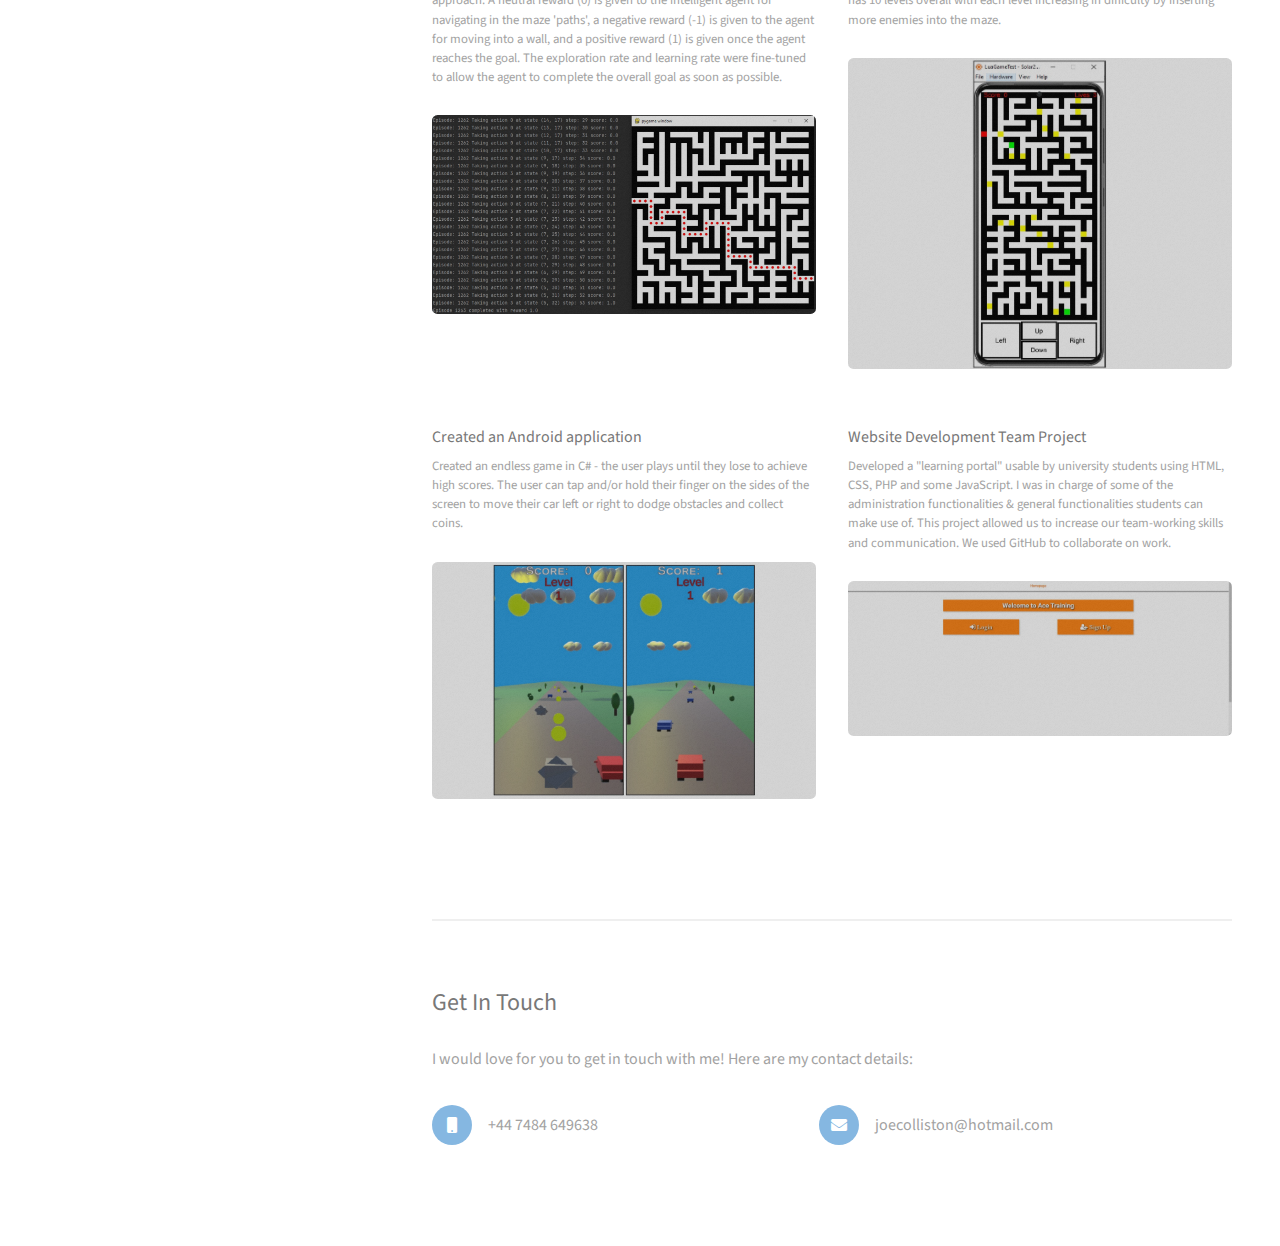
==== commit e6d9dcc5: "Update index.html" ====
--- a/index.html
+++ b/index.html
@@ -61,12 +61,12 @@
 							<article class="col-6 col-12-xsmall work-item">
 								<h3>Developed a website using React</h3>
 								<p>Created an interactive website, with a React.js frontend and Node.js backend. The idea was to create an up-to-date sports news feed site. The 'NewsAPI' has been used to gather the latest news posts surrounding a sports team that the user selects. XAMPP has been used to connect to a database, to allow users to sign up and log in.</p><br />
-								<a href="images/img1.jpg" class="image fit thumb"><img src="images/img1.jpg" alt="" /></a>
+								<a href="images/img1.JPG" class="image fit thumb"><img src="images/img1.JPG" alt="" /></a>
 							</article>
 							<article class="col-6 col-12-xsmall work-item">
 								<h3>Dissertation Project</h3>
 								<p>Created software capable of creating multiple wordclouds to showcase the change in trends amongst Twitter tweets over time using Python. Using a large variety of external libraries such as numpy, pandas, wordcloud and moviepy, I was able to successfully complete my dissertation project. A 'settings' UI has been developed to allow the customisation of the wordclouds.</p><br />
-								<a href="images/img2.jpg" class="image fit thumb"><img src="images/img2.jpg" alt="" /></a>
+								<a href="images/img2.JPG" class="image fit thumb"><img src="images/img2.JPG" alt="" /></a>
 							</article>
 							<article class="col-6 col-12-xsmall work-item">
 								<h3>Artificial Intelligence Project</h3>
@@ -86,7 +86,7 @@
 							<article class="col-6 col-12-xsmall work-item">
 								<h3>Website Development Team Project</h3>
 								<p>Developed a "learning portal" usable by university students using HTML, CSS, PHP and some JavaScript. I was in charge of some of the administration functionalities & general functionalities students can make use of. This project allowed us to increase our team-working skills and communication. We used GitHub to collaborate on work.</p><br />
-								<a href="images/img6.jpg" class="image fit thumb"><img src="images/img6.jpg" alt="" /></a>
+								<a href="images/img6.JPG" class="image fit thumb"><img src="images/img6.JPG" alt="" /></a>
 							</article>
 						</div>
 					</section>
